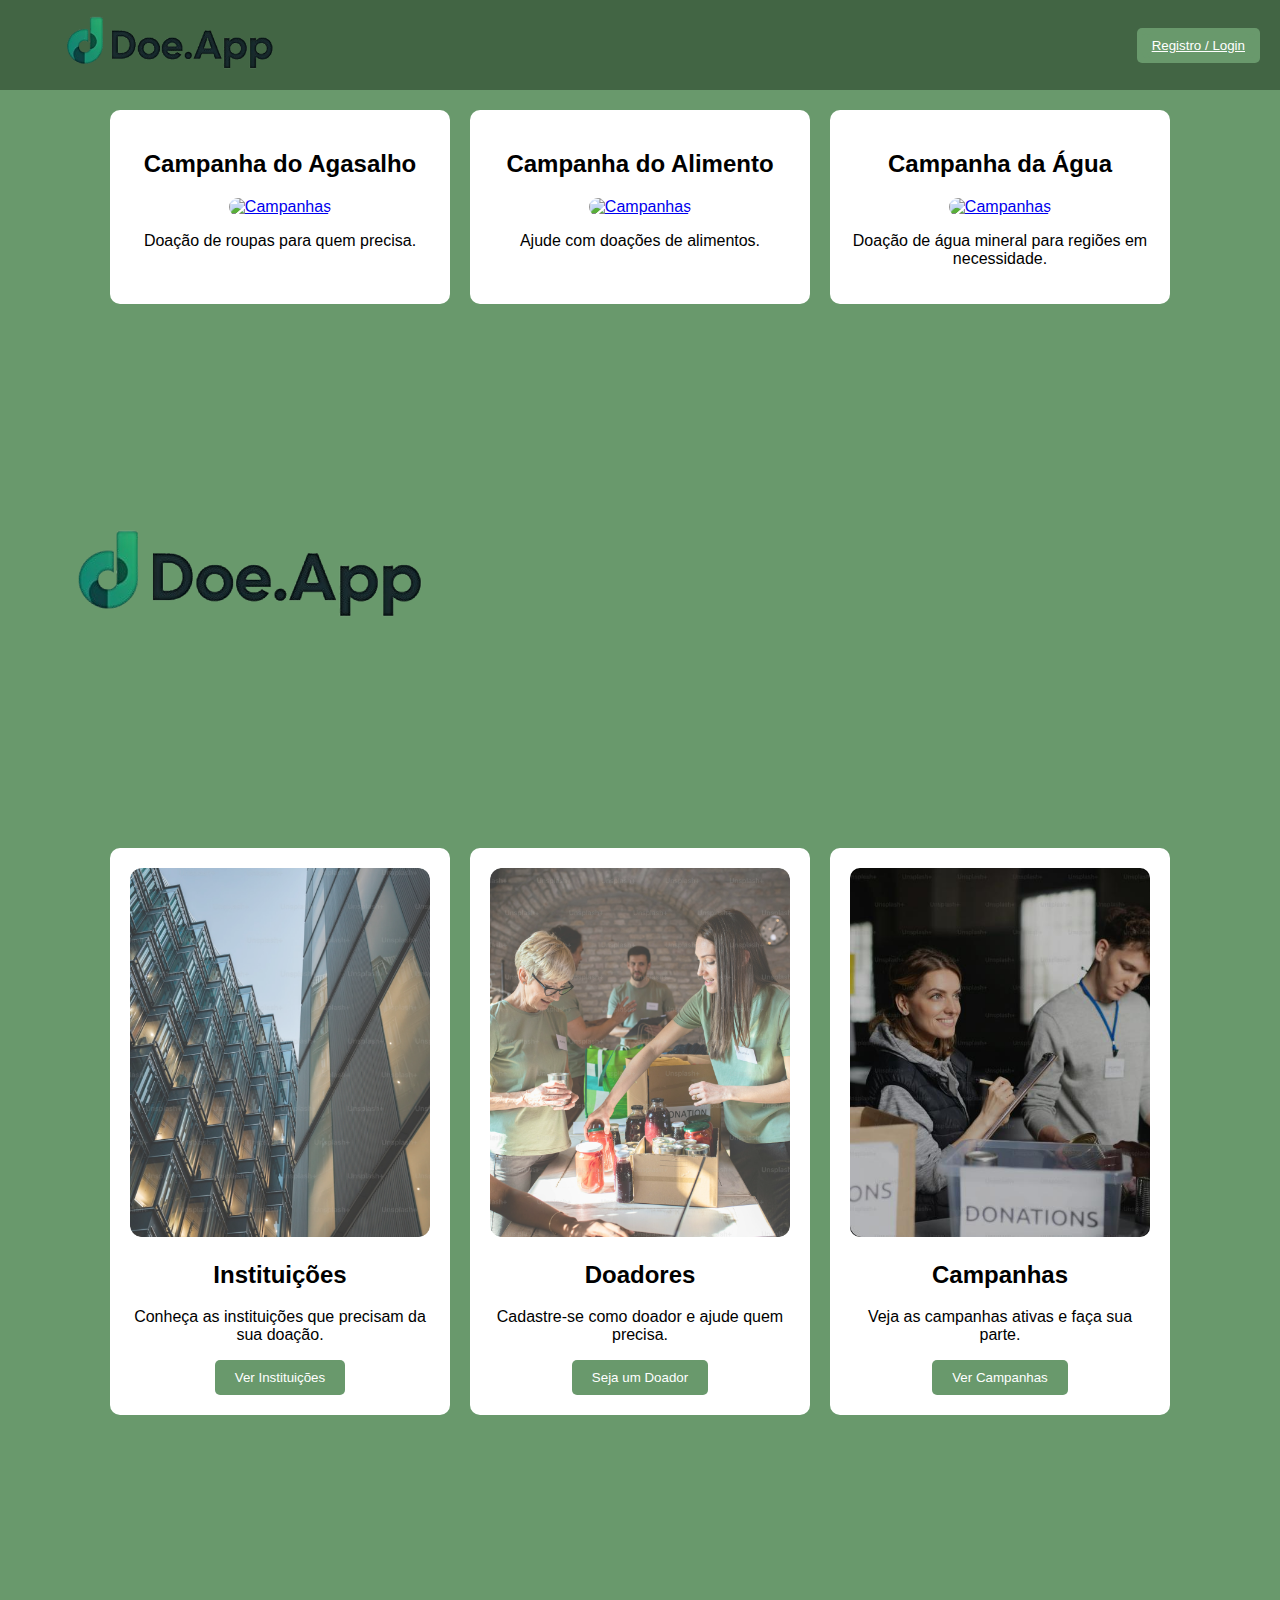
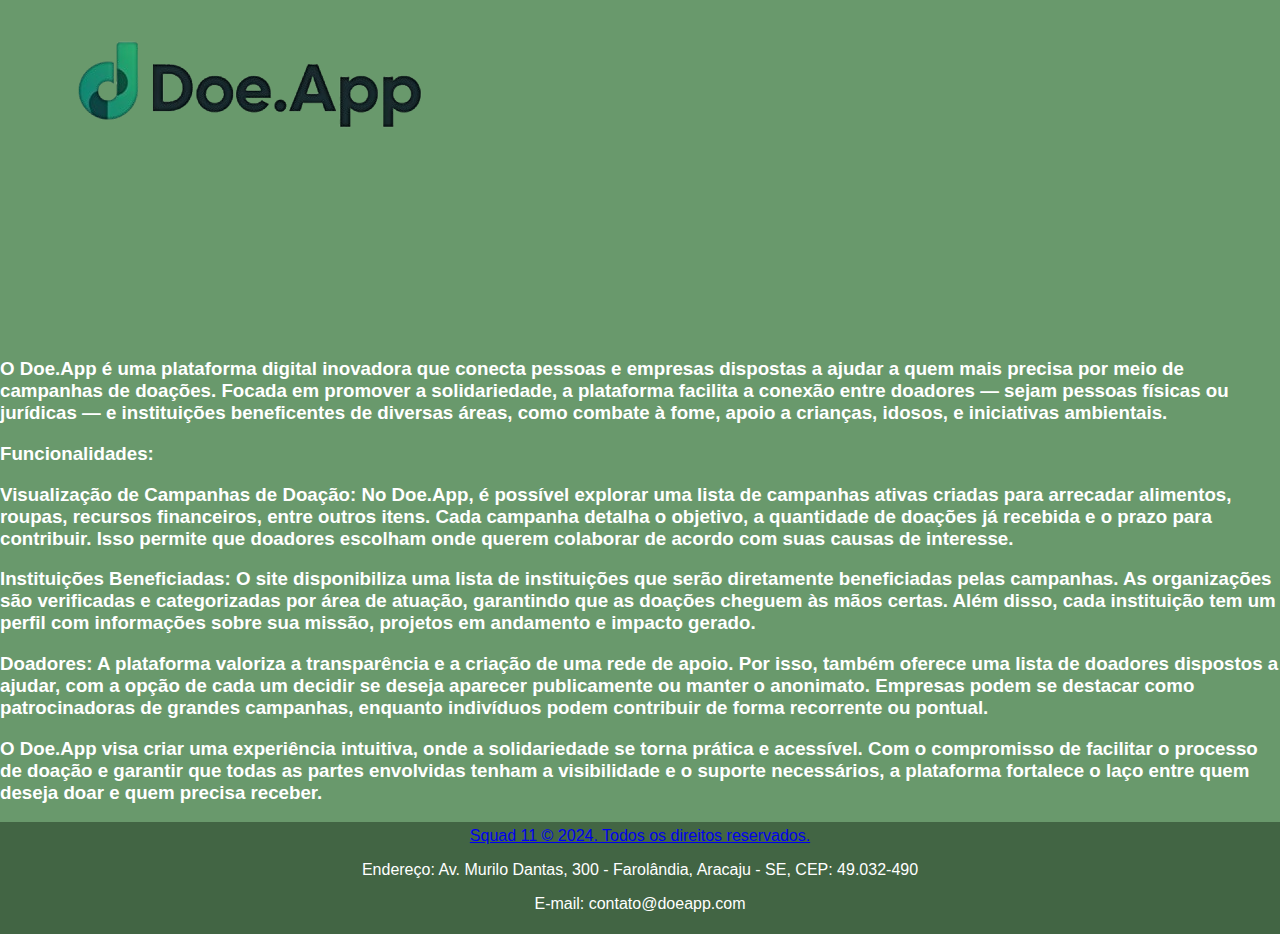
==== index.html @ a039908b "Atualização dos links das Campanhas." ====
<!DOCTYPE html>
<html lang="pt-br">
<head>
    <meta charset="UTF-8">
    <meta name="viewport" content="width=device-width, initial-scale=1.0">
    <title>Doe.App</title>
    <link rel="stylesheet" href="styles.css">
    <script src="script.js" defer></script>
</head>
<body>
    <!-- Cabeçalho -->
    <header>
        <div class="logo">
            <img src="Imagens/Logo-Doe.App.png" alt="Logo Doe.App">
        </div>
        <div class="login">
                <button class="login">
                    <a class="login" href="login.html">Registro / Login</a>
                </button>
        </div>
    </header>

<!-- Carrossel de Campanhas -->
<section class="carousel">
      <div class="carousel-item">
        <h2>Campanha do Agasalho</h2>
        <a href="campanhas.html">
        <img src="Imagens/Campanha do Agasalho.jpg" alt="Campanhas"></a>
        <p>Doação de roupas para quem precisa.</p>
      </div>
      <div class="carousel-item">
        <h2>Campanha do Alimento</h2>
        <a href="campanhas.html">
        <img src="Imagens/Campanha do Alimento.jpg" alt="Campanhas"></a>
        <p>Ajude com doações de alimentos.</p>
      </div>
      <div class="carousel-item">
        <h2>Campanha da Água</h2>
        <a href="campanhas.html">
        <img src="Imagens/Campanha da Água.jpg" alt="Campanhas"></a>
        <p>Doação de água mineral para regiões em necessidade.</p>
      </div>
</section>
    <div id="about" class="about-section">
      <img src="Imagens/Logo-Doe.App.png"> 
    </div>
    <!-- Carrossel -->
    <section class="carousel">
      <div class="carousel-item" id="instituicoes">
          <img src="Imagens/Instituições.png" alt="Instituições">
          <h2>Instituições</h2>
          <p>Conheça as instituições que precisam da sua doação.</p>
          <button onclick="abrirInstituicoes()">Ver Instituições</button>
      </div>
      <div class="carousel-item" id="doadores">
          <img src="Imagens/Doadores.png" alt="Doadores">
          <h2>Doadores</h2>
          <p>Cadastre-se como doador e ajude quem precisa.</p>
          <button onclick="abrirDoadores()">Seja um Doador</button>
      </div>
      <div class="carousel-item" id="campanhas">
          <img src="Imagens/Campanhas.jpeg" alt="Campanhas">
          <h2>Campanhas</h2>
          <p>Veja as campanhas ativas e faça sua parte.</p>
          <button onclick="abrirCampanhas()">Ver Campanhas</button>
      </div>
  </section>

  <!-- Seção Sobre -->
  <section id="about" class="about-section">
    <img src="Imagens/Logo-Doe.App.png">
    <h3><p>O Doe.App é uma plataforma digital inovadora que conecta pessoas e empresas dispostas a ajudar a quem mais precisa por meio de campanhas de doações. Focada em promover a solidariedade, a plataforma facilita a conexão entre doadores — sejam pessoas físicas ou jurídicas — e instituições beneficentes de diversas áreas, como combate à fome, apoio a crianças, idosos, e iniciativas ambientais.</p>
    <p>Funcionalidades:</p>
    <p>Visualização de Campanhas de Doação: No Doe.App, é possível explorar uma lista de campanhas ativas criadas para arrecadar alimentos, roupas, recursos financeiros, entre outros itens. Cada campanha detalha o objetivo, a quantidade de doações já recebida e o prazo para contribuir. Isso permite que doadores escolham onde querem colaborar de acordo com suas causas de interesse.</p>
    <p>Instituições Beneficiadas: O site disponibiliza uma lista de instituições que serão diretamente beneficiadas pelas campanhas. As organizações são verificadas e categorizadas por área de atuação, garantindo que as doações cheguem às mãos certas. Além disso, cada instituição tem um perfil com informações sobre sua missão, projetos em andamento e impacto gerado.</p> 
    <p>Doadores: A plataforma valoriza a transparência e a criação de uma rede de apoio. Por isso, também oferece uma lista de doadores dispostos a ajudar, com a opção de cada um decidir se deseja aparecer publicamente ou manter o anonimato. Empresas podem se destacar como patrocinadoras de grandes campanhas, enquanto indivíduos podem contribuir de forma recorrente ou pontual.</p>  
    <p>O Doe.App visa criar uma experiência intuitiva, onde a solidariedade se torna prática e acessível. Com o compromisso de facilitar o processo de doação e garantir que todas as partes envolvidas tenham a visibilidade e o suporte necessários, a plataforma fortalece o laço entre quem deseja doar e quem precisa receber.</p></h3>
  </section>

  <!-- Rodapé -->
<footer>
    <a href="squad11.html">Squad 11 © 2024. Todos os direitos reservados.</a>
    <div class="contato">
      <p>Endereço: Av. Murilo Dantas, 300 - Farolândia, Aracaju - SE, CEP: 49.032-490</p>
      <p>E-mail: contato@doeapp.com</p>
    </div>
  </footer>
</body>
</html>
---- styles.css ----
/* Estilos gerais */
body {
    font-family: Arial, sans-serif;
    background-color:  #69996c; /* Verde balanceado */
    margin: 0;
    padding: 0;
    color: white;
}

/* Cabeçalho */
header {
    display: flex;
    justify-content: space-between;
    align-items: center;
    height: 50px;
    padding: 20px;
    background-color: #426544;
}

.logo img {
    height: 300px;
}


.login {
    padding: 5px;
    background-color:  #69996c;
    border: none;
    border-radius: 5px;
    color: white;
    cursor: pointer;
}

/* Carrossel */
.carousel {
    display: flex;
    overflow-x: auto;
    padding: 20px;
    gap: 20px;
    justify-content: center;
}

.carousel-item {
    background-color: white;
    color: black;
    border-radius: 10px;
    padding: 20px;
    text-align: center;
    flex: 0 0 300px;
}

.carousel-item img {
    width: 100%;
    border-radius: 10px;
}

.carousel-item button {
    padding: 10px 20px;
    background-color: #69996c;
    color: white;
    border: none;
    border-radius: 5px;
    cursor: pointer;
}

/* Rodapé */
footer {
    background-color: #426544;
    padding: 5px;
    text-align: center;
}

footer ul {
    list-style: none;
    padding: 0;
}

footer ul li {
    display: inline-block;
    margin: 0 15px;
}

footer ul li a {
    color: white;
    text-decoration: none;
}


/* Formulários */
.form-section {
    display: flex;
    justify-content: center;
    align-items: center;
    height: 80vh;
    background-color: #69996c;
}

form {
    background-color: white;
    padding: 20px;
    border-radius: 10px;
    width: 300px;
    box-shadow: 0px 4px 6px rgba(0, 0, 0, 0.1);
}

form label {
    display: block;
    margin-bottom: 5px;
    font-weight: bold;
}

form input, form textarea {
    width: 100%;
    padding: 10px;
    margin-bottom: 15px;
    border: 1px solid #ccc;
    border-radius: 5px;
}

form button {
    width: 100%;
    padding: 10px;
    background-color: #69996c;
    border: none;
    color: white;
    border-radius: 5px;
    cursor: pointer;
}

/* Botão Home */
.home-button {
    padding: 10px 20px;
    background-color: #69996c;
    color: white;
    border: none;
    border-radius: 5px;
    cursor: pointer;
    margin-left: 20px;
}
.home-button:hover {
    background-color: #69996c;
}


/* Seção de listas */
.list-section {
    margin: 40px;
    padding: 20px;
    background-color: white;
    border-radius: 10px;
    box-shadow: 0px 4px 6px rgba(0, 0, 0, 0.1);
}

.list-section h2 {
    color: #69996c;
}

.list-section ul {
    list-style-type: none;
    padding: 0;
}

.list-section ul li {
    padding: 10px;
    border-bottom: 1px solid #ccc;
}

.list-section ul li:last-child {
    border-bottom: none;
}

/* Links - Redes Sociais */
.social-links {
    margin-bottom: 10px;
    width: 30px;
    height: 30px;
    border-radius: 50%;
    border: 1px solid #333;
    margin: 0 5px;
  }
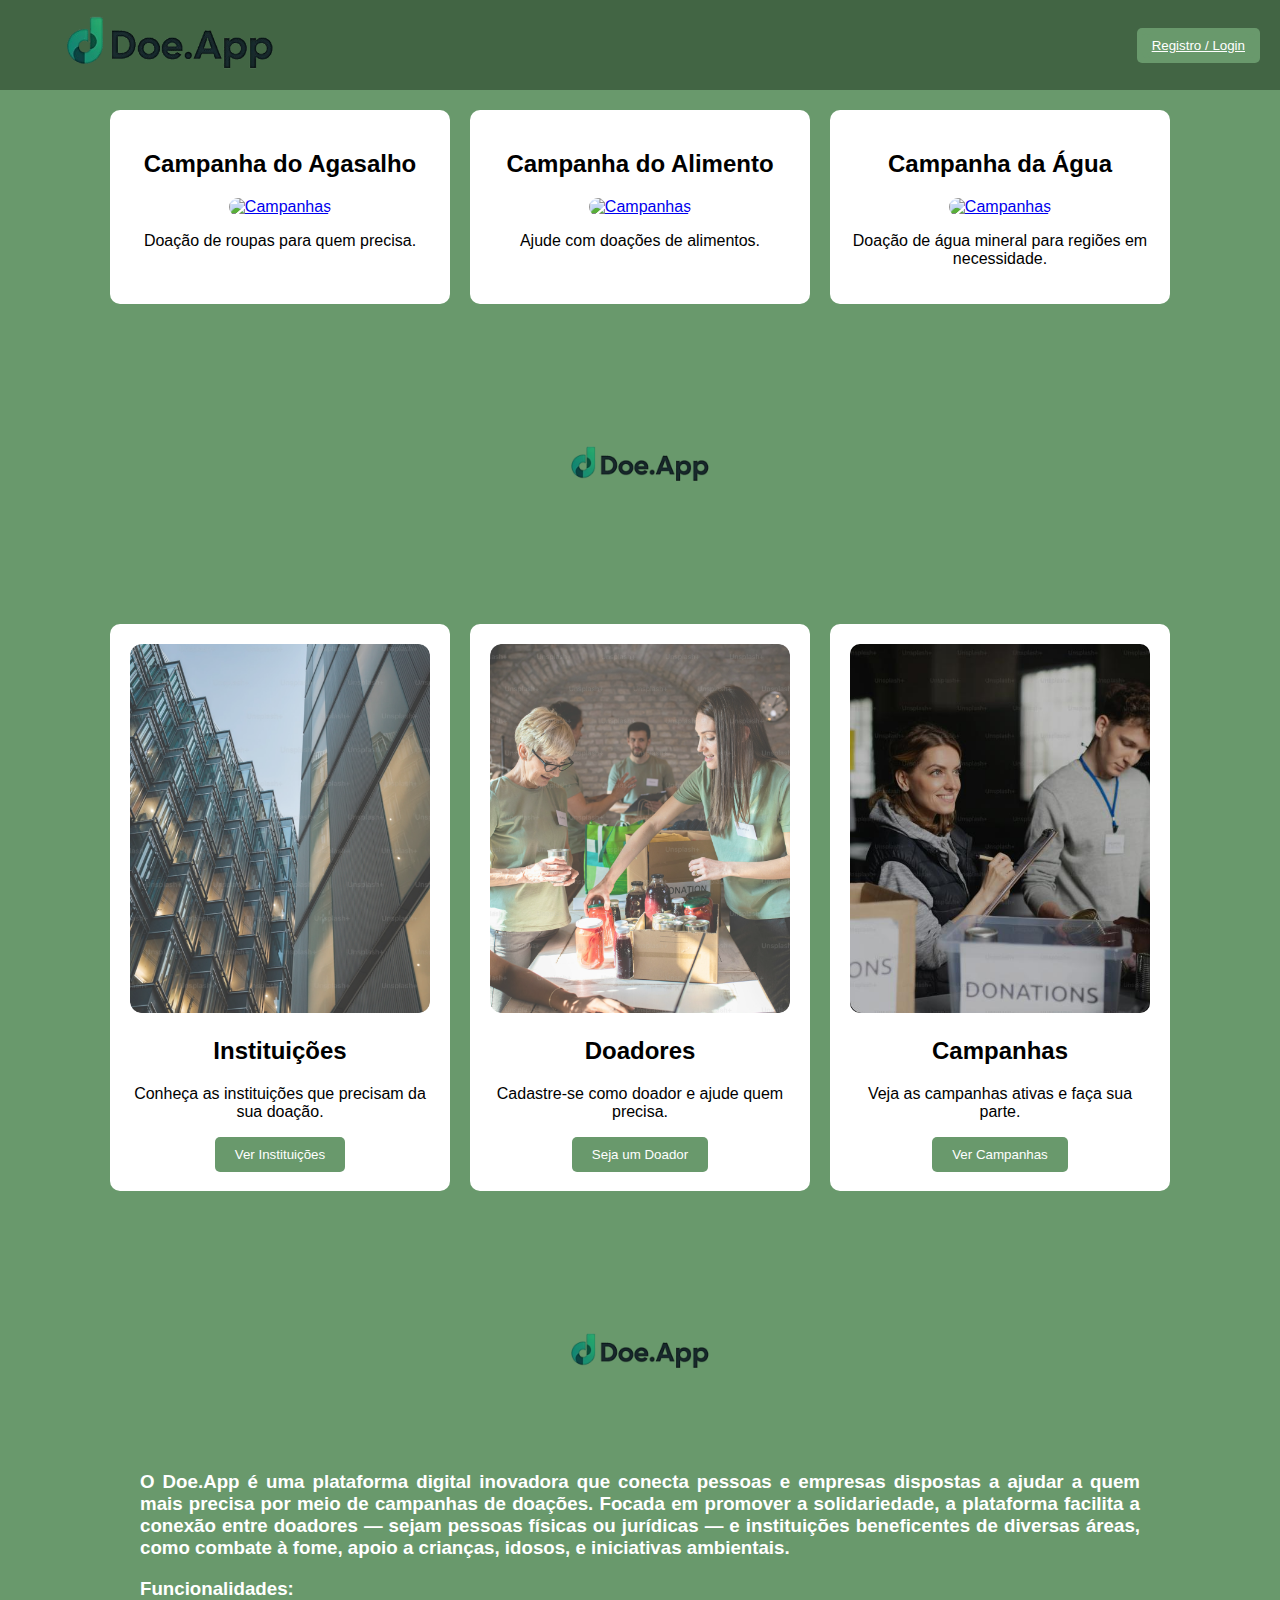
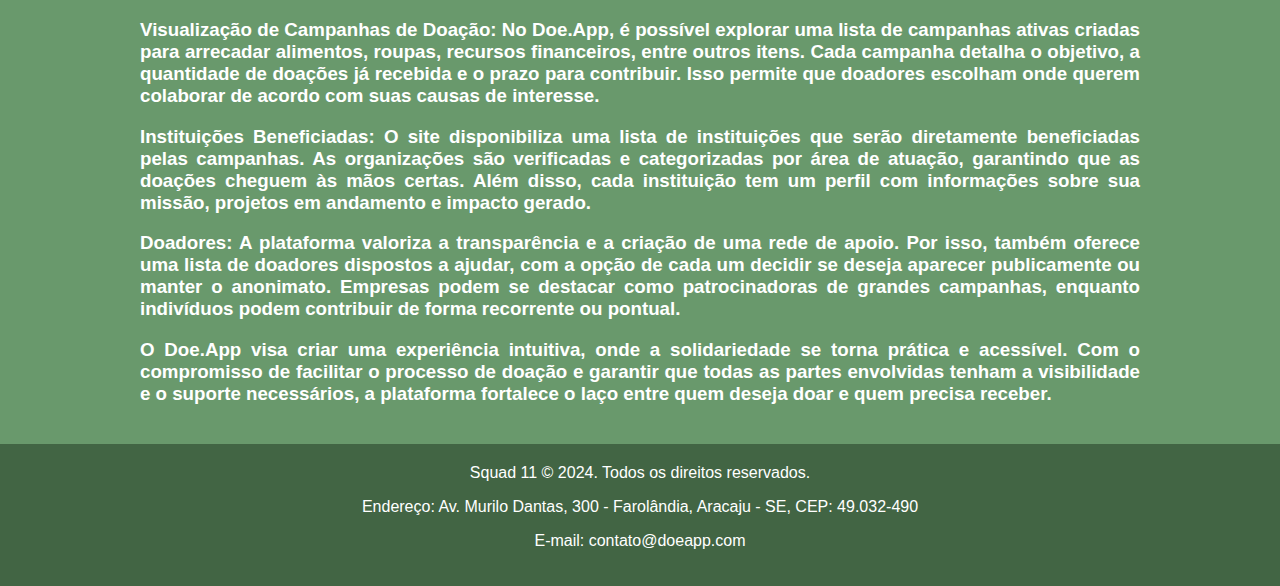
==== commit 1a4bf0c3: "atualizações" ====
--- a/index.html
+++ b/index.html
@@ -14,13 +14,14 @@
             <img src="Imagens/Logo-Doe.App.png" alt="Logo Doe.App">
         </div>
         <div class="login">
-                <button class="login">
-                    <a class="login" href="login.html">Registro / Login</a>
-                </button>
+            <button class="login">
+                <a class="login" href="login.html">Registro / Login</a>
+            </button>
         </div>
     </header>
 
 <!-- Carrossel de Campanhas -->
+
 <section class="carousel">
       <div class="carousel-item">
         <h2>Campanha do Agasalho</h2>
@@ -66,24 +67,24 @@
       </div>
   </section>
 
-  <!-- Seção Sobre -->
-  <section id="about" class="about-section">
-    <img src="Imagens/Logo-Doe.App.png">
-    <h3><p>O Doe.App é uma plataforma digital inovadora que conecta pessoas e empresas dispostas a ajudar a quem mais precisa por meio de campanhas de doações. Focada em promover a solidariedade, a plataforma facilita a conexão entre doadores — sejam pessoas físicas ou jurídicas — e instituições beneficentes de diversas áreas, como combate à fome, apoio a crianças, idosos, e iniciativas ambientais.</p>
-    <p>Funcionalidades:</p>
-    <p>Visualização de Campanhas de Doação: No Doe.App, é possível explorar uma lista de campanhas ativas criadas para arrecadar alimentos, roupas, recursos financeiros, entre outros itens. Cada campanha detalha o objetivo, a quantidade de doações já recebida e o prazo para contribuir. Isso permite que doadores escolham onde querem colaborar de acordo com suas causas de interesse.</p>
-    <p>Instituições Beneficiadas: O site disponibiliza uma lista de instituições que serão diretamente beneficiadas pelas campanhas. As organizações são verificadas e categorizadas por área de atuação, garantindo que as doações cheguem às mãos certas. Além disso, cada instituição tem um perfil com informações sobre sua missão, projetos em andamento e impacto gerado.</p> 
-    <p>Doadores: A plataforma valoriza a transparência e a criação de uma rede de apoio. Por isso, também oferece uma lista de doadores dispostos a ajudar, com a opção de cada um decidir se deseja aparecer publicamente ou manter o anonimato. Empresas podem se destacar como patrocinadoras de grandes campanhas, enquanto indivíduos podem contribuir de forma recorrente ou pontual.</p>  
-    <p>O Doe.App visa criar uma experiência intuitiva, onde a solidariedade se torna prática e acessível. Com o compromisso de facilitar o processo de doação e garantir que todas as partes envolvidas tenham a visibilidade e o suporte necessários, a plataforma fortalece o laço entre quem deseja doar e quem precisa receber.</p></h3>
+    <!-- Seção Sobre -->
+    <section id="sobre" class="about-section">
+      <img src="Imagens/Logo-Doe.App.png" alt="Logo Doe.App">
+      <h3><p>O Doe.App é uma plataforma digital inovadora que conecta pessoas e empresas dispostas a ajudar a quem mais precisa por meio de campanhas de doações. Focada em promover a solidariedade, a plataforma facilita a conexão entre doadores — sejam pessoas físicas ou jurídicas — e instituições beneficentes de diversas áreas, como combate à fome, apoio a crianças, idosos, e iniciativas ambientais.</p>
+        <p>Funcionalidades:</p>
+        <p>Visualização de Campanhas de Doação: No Doe.App, é possível explorar uma lista de campanhas ativas criadas para arrecadar alimentos, roupas, recursos financeiros, entre outros itens. Cada campanha detalha o objetivo, a quantidade de doações já recebida e o prazo para contribuir. Isso permite que doadores escolham onde querem colaborar de acordo com suas causas de interesse.</p>
+        <p>Instituições Beneficiadas: O site disponibiliza uma lista de instituições que serão diretamente beneficiadas pelas campanhas. As organizações são verificadas e categorizadas por área de atuação, garantindo que as doações cheguem às mãos certas. Além disso, cada instituição tem um perfil com informações sobre sua missão, projetos em andamento e impacto gerado.</p> 
+        <p>Doadores: A plataforma valoriza a transparência e a criação de uma rede de apoio. Por isso, também oferece uma lista de doadores dispostos a ajudar, com a opção de cada um decidir se deseja aparecer publicamente ou manter o anonimato. Empresas podem se destacar como patrocinadoras de grandes campanhas, enquanto indivíduos podem contribuir de forma recorrente ou pontual.</p>  
+        <p>O Doe.App visa criar uma experiência intuitiva, onde a solidariedade se torna prática e acessível. Com o compromisso de facilitar o processo de doação e garantir que todas as partes envolvidas tenham a visibilidade e o suporte necessários, a plataforma fortalece o laço entre quem deseja doar e quem precisa receber.</p></h3>
   </section>
 
   <!-- Rodapé -->
-<footer>
-    <a href="squad11.html">Squad 11 © 2024. Todos os direitos reservados.</a>
-    <div class="contato">
-      <p>Endereço: Av. Murilo Dantas, 300 - Farolândia, Aracaju - SE, CEP: 49.032-490</p>
-      <p>E-mail: contato@doeapp.com</p>
-    </div>
+  <footer>
+      <a href="squad11.html">Squad 11 © 2024. Todos os direitos reservados.</a>
+      <div class="contato">
+          <p>Endereço: Av. Murilo Dantas, 300 - Farolândia, Aracaju - SE, CEP: 49.032-490</p>
+          <p>E-mail: contato@doeapp.com</p>
+      </div>
   </footer>
 </body>
 </html>
--- a/styles.css
+++ b/styles.css
@@ -1,10 +1,15 @@
 /* Estilos gerais */
 body {
     font-family: Arial, sans-serif;
-    background-color:  #69996c; /* Verde balanceado */
+    background-color: #69996c; /* Verde balanceado */
     margin: 0;
     padding: 0;
     color: white;
+}
+
+img {
+    max-width: 100%;
+    height: auto;
 }
 
 /* Cabeçalho */
@@ -14,13 +19,12 @@
     align-items: center;
     height: 50px;
     padding: 20px;
-    background-color: #426544;
+    background-color: #426544; /* Cor de fundo para o cabeçalho */
 }
 
 .logo img {
-    height: 300px;
-}
-
+    width: 300px;
+}
 
 .login {
     padding: 5px;
@@ -31,151 +35,338 @@
     cursor: pointer;
 }
 
-/* Carrossel */
-.carousel {
-    display: flex;
-    overflow-x: auto;
-    padding: 20px;
-    gap: 20px;
+.home-button {
+    background-color: #69996c;
+    border: none;
+    color: white;
+    padding: 10px 20px;
+    cursor: pointer;
+    border-radius: 5px;
+}
+
+.home-button a {
+    color: white;
+    text-decoration: none;
+}
+
+.home-button:hover {
+    background-color: #69996c;
+}
+
+.header-right {
+    display: flex;
+    align-items: center;
+}
+
+button.logado, button.logout {
+    display: flex;
+    align-items: center;
     justify-content: center;
-}
-
-.carousel-item {
-    background-color: white;
-    color: black;
-    border-radius: 10px;
-    padding: 20px;
-    text-align: center;
-    flex: 0 0 300px;
-}
-
-.carousel-item img {
-    width: 100%;
-    border-radius: 10px;
-}
-
-.carousel-item button {
-    padding: 10px 20px;
-    background-color: #69996c;
-    color: white;
-    border: none;
-    border-radius: 5px;
-    cursor: pointer;
-}
-
-/* Rodapé */
-footer {
     background-color: #426544;
+    border: none;
+    border-radius: 5px;
+    color: white;
     padding: 5px;
-    text-align: center;
-}
-
-footer ul {
-    list-style: none;
-    padding: 0;
-}
-
-footer ul li {
-    display: inline-block;
-    margin: 0 15px;
-}
-
-footer ul li a {
-    color: white;
-    text-decoration: none;
-}
-
-
-/* Formulários */
-.form-section {
-    display: flex;
-    justify-content: center;
-    align-items: center;
-    height: 80vh;
-    background-color: #69996c;
-}
-
-form {
-    background-color: white;
-    padding: 20px;
-    border-radius: 10px;
-    width: 300px;
-    box-shadow: 0px 4px 6px rgba(0, 0, 0, 0.1);
-}
-
-form label {
-    display: block;
-    margin-bottom: 5px;
-    font-weight: bold;
-}
-
-form input, form textarea {
-    width: 100%;
-    padding: 10px;
-    margin-bottom: 15px;
-    border: 1px solid #ccc;
-    border-radius: 5px;
-}
-
-form button {
-    width: 100%;
-    padding: 10px;
-    background-color: #69996c;
-    border: none;
-    color: white;
-    border-radius: 5px;
-    cursor: pointer;
-}
-
-/* Botão Home */
-.home-button {
-    padding: 10px 20px;
-    background-color: #69996c;
-    color: white;
-    border: none;
-    border-radius: 5px;
-    cursor: pointer;
-    margin-left: 20px;
-}
-.home-button:hover {
-    background-color: #69996c;
-}
-
-
-/* Seção de listas */
-.list-section {
-    margin: 40px;
-    padding: 20px;
-    background-color: white;
-    border-radius: 10px;
-    box-shadow: 0px 4px 6px rgba(0, 0, 0, 0.1);
-}
-
-.list-section h2 {
-    color: #69996c;
-}
-
-.list-section ul {
-    list-style-type: none;
-    padding: 0;
-}
-
-.list-section ul li {
-    padding: 10px;
-    border-bottom: 1px solid #ccc;
-}
-
-.list-section ul li:last-child {
-    border-bottom: none;
-}
-
-/* Links - Redes Sociais */
-.social-links {
-    margin-bottom: 10px;
+    cursor: pointer;
+}
+
+button.logado img, button.logout img {
+    margin-left: 10px;
     width: 30px;
     height: 30px;
     border-radius: 50%;
     border: 1px solid #333;
-    margin: 0 5px;
-  }
-  +}
+
+/* Carrossel */
+.carousel {
+    display: flex;
+    overflow-x: auto;
+    padding: 20px;
+    gap: 20px;
+    justify-content: center;
+    flex-wrap: wrap;
+}
+
+.carousel-item {
+    background-color: white;
+    color: black;
+    border-radius: 10px;
+    padding: 20px;
+    text-align: center;
+    flex: 0 0 300px;
+}
+
+.carousel-item img {
+    width: 100%;
+    height: 70%;
+    border-radius: 10px;
+}
+
+.carousel-item:hover {
+    transform: scale(1.05);
+}
+
+.carousel-item button {
+    padding: 10px 20px;
+    background-color: #69996c;
+    color: white;
+    border: none;
+    border-radius: 5px;
+    cursor: pointer;
+}
+
+/* Seção Sobre */
+.about-section {
+    text-align: justify;
+    color: white;
+    padding: 20px;
+    max-width: 1000px;
+    margin: 0 auto;
+}
+
+.about-section img {
+    width: 20%;
+    display: block;
+    margin: 20px auto;
+}
+
+/* Rodapé */
+footer {
+    background-color: #426544;
+    padding: 20px;
+    text-align: center;
+    font-size: 1rem;
+}
+
+footer .contato {
+    margin-top: 10px;
+}
+
+footer a {
+    color: white;
+    text-decoration: none;
+}
+
+/* Media Queries */
+@media screen and (max-width: 1024px) {
+    header {
+        flex-direction: column;
+        align-items: center;
+    }
+
+    .logo img {
+        width: 200px;
+    }
+
+    .header-right {
+        flex-direction: column;
+        align-items: center;
+        margin-top: 10px;
+    }
+
+    .carousel-item {
+        flex: 0 0 80%;
+        margin-bottom: 20px;
+    }
+
+    .about-section img {
+        width: 30%;
+    }
+
+    footer {
+        font-size: 0.9rem;
+    }
+}
+
+@media screen and (max-width: 768px) {
+    header {
+        flex-direction: column;
+        padding: 10px;
+    }
+
+    .logo img {
+        width: 150px;
+    }
+
+    .carousel-item {
+        flex: 0 0 100%;
+    }
+
+    .about-section img {
+        width: 40%;
+    }
+
+    footer {
+        font-size: 0.8rem;
+        padding: 10px;
+    }
+}
+
+@media screen and (max-width: 480px) {
+    header {
+        flex-direction: column;
+        padding: 10px;
+    }
+
+    .logo img {
+        width: 100px;
+    }
+
+    .carousel-item {
+        width: 100%;
+    }
+
+    .about-section img {
+        width: 50%;
+    }
+
+    footer {
+        font-size: 0.7rem;
+        padding: 10px;
+    }
+}
+
+
+/* Campanhas */ 
+
+.campaign-image-section img {
+    max-width: 100%;
+    height: auto;
+    display: block;
+    margin: 20px auto;
+}
+
+.institutions-section {
+    text-align: center;
+    padding: 20px;
+}
+
+.institutions-list {
+    display: flex;
+    justify-content: center;
+    gap: 20px;
+    flex-wrap: wrap;
+}
+
+.institution-card {
+    width: 200px;
+    text-align: center;
+    cursor: pointer;
+}
+
+.institution-card img {
+    width: 100%;
+    height: auto;
+    border-radius: 10px;
+}
+
+.donate-now-section {
+    text-align: center;
+    margin: 20px;
+}
+
+.donate-now-section button {
+    padding: 10px 20px;
+    background-color: #69996c;
+    color: white;
+    border: none;
+    border-radius: 5px;
+    cursor: pointer;
+}
+
+.form-section {
+    padding: 20px;
+    margin: 20px;
+    background-color: #f2f2f2;
+    border-radius: 10px;
+}
+
+.perfil-section {
+    padding: 20px;
+    background-color: #f2f2f2;
+    margin-top: 20px;
+    border-radius: 10px;
+    text-align: center;
+}
+
+.perfil-section ul {
+    list-style-type: none;
+    padding: 0;
+}
+
+.perfil-section ul li {
+    background-color: #fff;
+    padding: 10px;
+    margin: 10px 0;
+    border: 1px solid #ddd;
+    border-radius: 5px;
+}
+
+.perfil-section button {
+    margin-top: 10px;
+    padding: 10px 20px;
+    background-color: #69996c;
+    color: white;
+    border: none;
+    border-radius: 5px;
+    cursor: pointer;
+}
+
+/* Estilização para o formulário de doação */
+.form-section form {
+    display: flex;
+    flex-direction: column;
+    gap: 15px;
+}
+
+.form-section label {
+    font-weight: bold;
+}
+
+.form-section input[type="text"], 
+.form-section input[type="number"], 
+.form-section input[type="date"],
+.form-section select, 
+.form-section textarea {
+    padding: 10px;
+    border: 1px solid #ddd;
+    border-radius: 5px;
+    width: 100%;
+}
+
+.form-section button {
+    padding: 10px 20px;
+    background-color: #6699cc;
+    color: white;
+    border: none;
+    border-radius: 5px;
+    cursor: pointer;
+}
+
+.form-section button[type="button"] {
+    background-color: #cc6666;
+}
+
+/* Ajustes de estilo para o botão de excluir e voltar */
+.form-section button[type="button"] {
+    background-color: #d9534f;
+    margin-top: 10px;
+}
+
+/* Responsividade */
+@media (max-width: 768px) {
+    .institutions-list {
+        flex-direction: column;
+        align-items: center;
+    }
+
+    .institution-card {
+        width: 100%;
+        max-width: 300px;
+    }
+
+    .form-section, .perfil-section {
+        padding: 10px;
+    }
+}
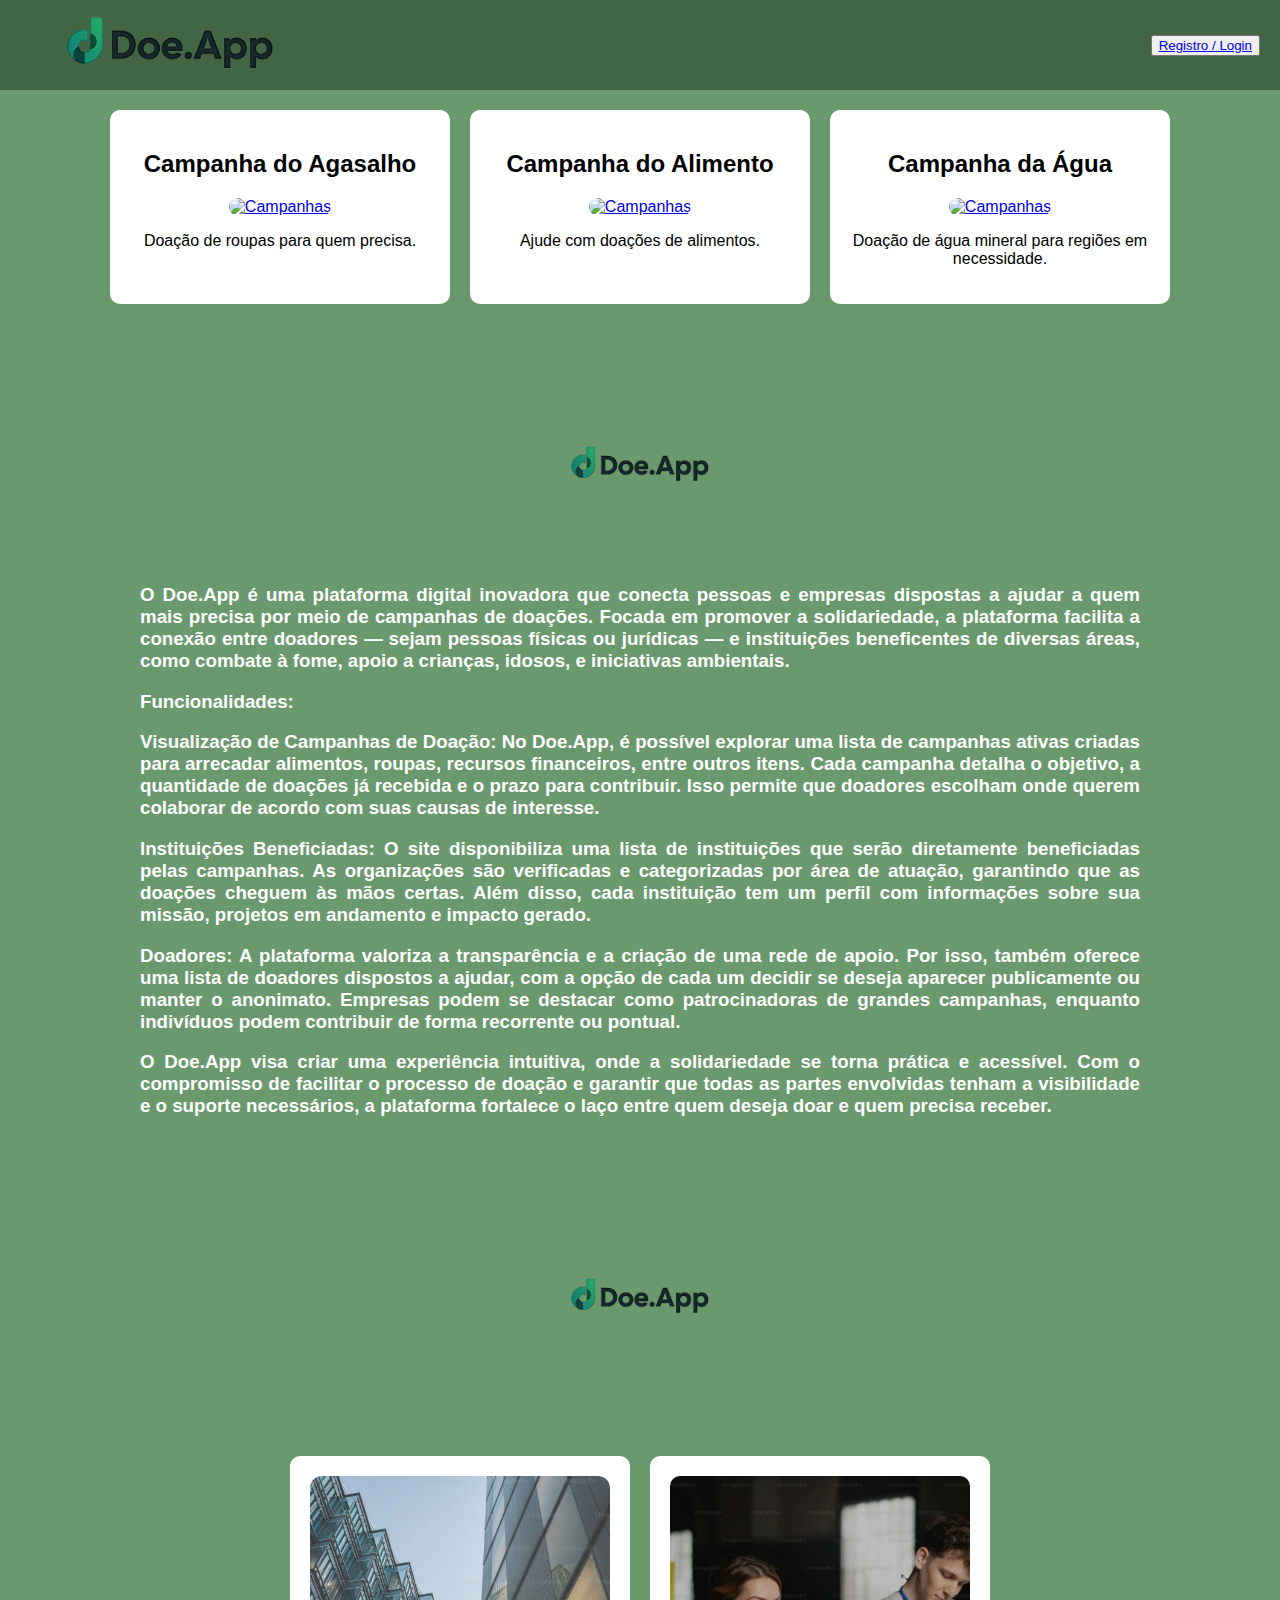
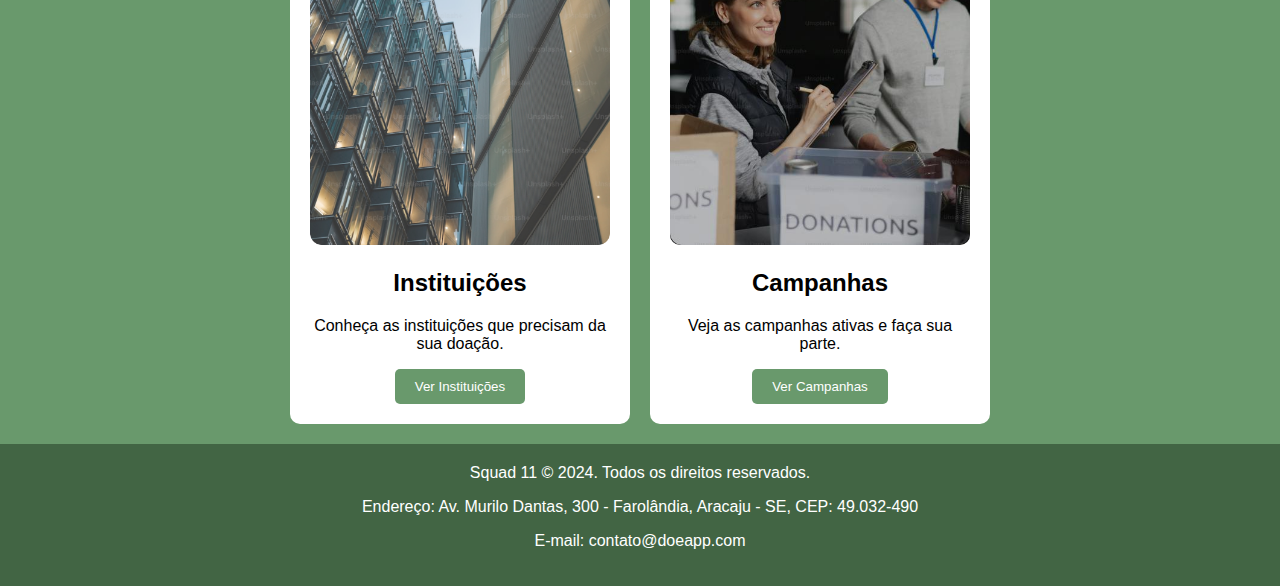
==== commit 3590e51d: "Atualizações no site" ====
--- a/index.html
+++ b/index.html
@@ -5,7 +5,6 @@
     <meta name="viewport" content="width=device-width, initial-scale=1.0">
     <title>Doe.App</title>
     <link rel="stylesheet" href="styles.css">
-    <script src="script.js" defer></script>
 </head>
 <body>
     <!-- Cabeçalho -->
@@ -13,37 +12,49 @@
         <div class="logo">
             <img src="Imagens/Logo-Doe.App.png" alt="Logo Doe.App">
         </div>
-        <div class="login">
-            <button class="login">
-                <a class="login" href="login.html">Registro / Login</a>
+        <div class="home">
+            <button class="home">
+                <a class="home" href="login.html">Registro / Login</a>
             </button>
         </div>
     </header>
 
-<!-- Carrossel de Campanhas -->
+    <!-- Carrossel de Campanhas -->
+    <section class="carousel">
+        <div class="carousel-item">
+            <h2>Campanha do Agasalho</h2>
+            <a href="campanhas.html">
+            <img src="Imagens/Campanha do Agasalho.jpg" alt="Campanhas"></a>
+            <p>Doação de roupas para quem precisa.</p>
+        </div>
+        <div class="carousel-item">
+            <h2>Campanha do Alimento</h2>
+            <a href="campanhas.html">
+            <img src="Imagens/Campanha do Alimento.jpg" alt="Campanhas"></a>
+            <p>Ajude com doações de alimentos.</p>
+        </div>
+        <div class="carousel-item">
+            <h2>Campanha da Água</h2>
+            <a href="campanhas.html">
+            <img src="Imagens/Campanha da Água.jpg" alt="Campanhas"></a>
+            <p>Doação de água mineral para regiões em necessidade.</p>
+        </div>
+    </section>
 
-<section class="carousel">
-      <div class="carousel-item">
-        <h2>Campanha do Agasalho</h2>
-        <a href="campanhas.html">
-        <img src="Imagens/Campanha do Agasalho.jpg" alt="Campanhas"></a>
-        <p>Doação de roupas para quem precisa.</p>
-      </div>
-      <div class="carousel-item">
-        <h2>Campanha do Alimento</h2>
-        <a href="campanhas.html">
-        <img src="Imagens/Campanha do Alimento.jpg" alt="Campanhas"></a>
-        <p>Ajude com doações de alimentos.</p>
-      </div>
-      <div class="carousel-item">
-        <h2>Campanha da Água</h2>
-        <a href="campanhas.html">
-        <img src="Imagens/Campanha da Água.jpg" alt="Campanhas"></a>
-        <p>Doação de água mineral para regiões em necessidade.</p>
-      </div>
-</section>
+    <!-- Seção Sobre -->
+    <section id="sobre" class="about-section">
+        <img src="Imagens/Logo-Doe.App.png" alt="Logo Doe.App">
+        <h3><p>O Doe.App é uma plataforma digital inovadora que conecta pessoas e empresas dispostas a ajudar a quem mais precisa por meio de campanhas de doações. Focada em promover a solidariedade, a plataforma facilita a conexão entre doadores — sejam pessoas físicas ou jurídicas — e instituições beneficentes de diversas áreas, como combate à fome, apoio a crianças, idosos, e iniciativas ambientais.</p>
+          <p>Funcionalidades:</p>
+          <p>Visualização de Campanhas de Doação: No Doe.App, é possível explorar uma lista de campanhas ativas criadas para arrecadar alimentos, roupas, recursos financeiros, entre outros itens. Cada campanha detalha o objetivo, a quantidade de doações já recebida e o prazo para contribuir. Isso permite que doadores escolham onde querem colaborar de acordo com suas causas de interesse.</p>
+          <p>Instituições Beneficiadas: O site disponibiliza uma lista de instituições que serão diretamente beneficiadas pelas campanhas. As organizações são verificadas e categorizadas por área de atuação, garantindo que as doações cheguem às mãos certas. Além disso, cada instituição tem um perfil com informações sobre sua missão, projetos em andamento e impacto gerado.</p> 
+          <p>Doadores: A plataforma valoriza a transparência e a criação de uma rede de apoio. Por isso, também oferece uma lista de doadores dispostos a ajudar, com a opção de cada um decidir se deseja aparecer publicamente ou manter o anonimato. Empresas podem se destacar como patrocinadoras de grandes campanhas, enquanto indivíduos podem contribuir de forma recorrente ou pontual.</p>  
+          <p>O Doe.App visa criar uma experiência intuitiva, onde a solidariedade se torna prática e acessível. Com o compromisso de facilitar o processo de doação e garantir que todas as partes envolvidas tenham a visibilidade e o suporte necessários, a plataforma fortalece o laço entre quem deseja doar e quem precisa receber.</p></h3>
+    </section>
+
+    </section>
     <div id="about" class="about-section">
-      <img src="Imagens/Logo-Doe.App.png"> 
+      <img src="Imagens/Logo-Doe.App.png">
     </div>
     <!-- Carrossel -->
     <section class="carousel">
@@ -53,38 +64,136 @@
           <p>Conheça as instituições que precisam da sua doação.</p>
           <button onclick="abrirInstituicoes()">Ver Instituições</button>
       </div>
-      <div class="carousel-item" id="doadores">
-          <img src="Imagens/Doadores.png" alt="Doadores">
-          <h2>Doadores</h2>
-          <p>Cadastre-se como doador e ajude quem precisa.</p>
-          <button onclick="abrirDoadores()">Seja um Doador</button>
-      </div>
       <div class="carousel-item" id="campanhas">
           <img src="Imagens/Campanhas.jpeg" alt="Campanhas">
           <h2>Campanhas</h2>
           <p>Veja as campanhas ativas e faça sua parte.</p>
           <button onclick="abrirCampanhas()">Ver Campanhas</button>
       </div>
-  </section>
+    </section>
 
-    <!-- Seção Sobre -->
-    <section id="sobre" class="about-section">
-      <img src="Imagens/Logo-Doe.App.png" alt="Logo Doe.App">
-      <h3><p>O Doe.App é uma plataforma digital inovadora que conecta pessoas e empresas dispostas a ajudar a quem mais precisa por meio de campanhas de doações. Focada em promover a solidariedade, a plataforma facilita a conexão entre doadores — sejam pessoas físicas ou jurídicas — e instituições beneficentes de diversas áreas, como combate à fome, apoio a crianças, idosos, e iniciativas ambientais.</p>
-        <p>Funcionalidades:</p>
-        <p>Visualização de Campanhas de Doação: No Doe.App, é possível explorar uma lista de campanhas ativas criadas para arrecadar alimentos, roupas, recursos financeiros, entre outros itens. Cada campanha detalha o objetivo, a quantidade de doações já recebida e o prazo para contribuir. Isso permite que doadores escolham onde querem colaborar de acordo com suas causas de interesse.</p>
-        <p>Instituições Beneficiadas: O site disponibiliza uma lista de instituições que serão diretamente beneficiadas pelas campanhas. As organizações são verificadas e categorizadas por área de atuação, garantindo que as doações cheguem às mãos certas. Além disso, cada instituição tem um perfil com informações sobre sua missão, projetos em andamento e impacto gerado.</p> 
-        <p>Doadores: A plataforma valoriza a transparência e a criação de uma rede de apoio. Por isso, também oferece uma lista de doadores dispostos a ajudar, com a opção de cada um decidir se deseja aparecer publicamente ou manter o anonimato. Empresas podem se destacar como patrocinadoras de grandes campanhas, enquanto indivíduos podem contribuir de forma recorrente ou pontual.</p>  
-        <p>O Doe.App visa criar uma experiência intuitiva, onde a solidariedade se torna prática e acessível. Com o compromisso de facilitar o processo de doação e garantir que todas as partes envolvidas tenham a visibilidade e o suporte necessários, a plataforma fortalece o laço entre quem deseja doar e quem precisa receber.</p></h3>
-  </section>
+    <!-- Rodapé -->
+    <footer>
+        <a href="squad11.html">Squad 11 © 2024. Todos os direitos reservados.</a>
+        <div class="contato">
+            <p>Endereço: Av. Murilo Dantas, 300 - Farolândia, Aracaju - SE, CEP: 49.032-490</p>
+            <p>E-mail: contato@doeapp.com</p>
+        </div>
+    </footer>
 
-  <!-- Rodapé -->
-  <footer>
-      <a href="squad11.html">Squad 11 © 2024. Todos os direitos reservados.</a>
-      <div class="contato">
-          <p>Endereço: Av. Murilo Dantas, 300 - Farolândia, Aracaju - SE, CEP: 49.032-490</p>
-          <p>E-mail: contato@doeapp.com</p>
-      </div>
-  </footer>
+    <!-- Código JavaScript embutido -->
+    <script>
+        // Funções para navegação
+        function abrirInstituicoes() {
+            window.location.href = "instituicoes.html";
+        }
+
+        function abrirDoadores() {
+            window.location.href = "doadores.html";
+        }
+
+        function abrirCampanhas() {
+            window.location.href = "campanhas.html";
+        }
+
+        // Funções para listas dinâmicas
+        let instituicoes = [];
+        document.getElementById('instituicaoForm')?.addEventListener('submit', function(event) {
+            event.preventDefault();
+            const nomeInstituicao = document.getElementById('nomeInstituicao').value;
+            instituicoes.push(nomeInstituicao);
+            atualizarListaInstituicoes();
+            alert('Instituição cadastrada com sucesso!');
+        });
+
+        function atualizarListaInstituicoes() {
+            const lista = document.getElementById('listaInstituicoes');
+            lista.innerHTML = '';
+            instituicoes.forEach((instituicao, index) => {
+                const li = document.createElement('li');
+                li.textContent = `${index + 1}. ${instituicao}`;
+                lista.appendChild(li);
+            });
+        }
+
+        // Funções similares para Doadores e Campanhas
+        let doadores = [];
+        document.getElementById('doadorForm')?.addEventListener('submit', function(event) {
+            event.preventDefault();
+            const nomeDoador = document.getElementById('nomeDoador').value;
+            doadores.push(nomeDoador);
+            atualizarListaDoadores();
+            alert('Doador cadastrado com sucesso!');
+        });
+
+        function atualizarListaDoadores() {
+            const lista = document.getElementById('listaDoadores');
+            lista.innerHTML = '';
+            doadores.forEach((doador, index) => {
+                const li = document.createElement('li');
+                li.textContent = `${index + 1}. ${doador}`;
+                lista.appendChild(li);
+            });
+        }
+
+        let campanhas = [];
+        document.getElementById('campanhaForm')?.addEventListener('submit', function(event) {
+            event.preventDefault();
+            const nomeCampanha = document.getElementById('nomeCampanha').value;
+            campanhas.push(nomeCampanha);
+            atualizarListaCampanhas();
+            alert('Campanha cadastrada com sucesso!');
+        });
+
+        function atualizarListaCampanhas() {
+            const lista = document.getElementById('listaCampanhas');
+            lista.innerHTML = '';
+            campanhas.forEach((campanha, index) => {
+                const li = document.createElement('li');
+                li.textContent = `${index + 1}. ${campanha}`;
+                lista.appendChild(li);
+            });
+        }
+
+        // Função de navegação para a página inicial
+        function voltarHome() {
+            window.location.href = "index.html";
+        }
+
+        // Função de carregamento de campanha
+        function carregarCampanha() {
+            const nome = localStorage.getItem('campanhaNome');
+            const imagem = localStorage.getItem('campanhaImagem');
+            const descricao = localStorage.getItem('campanhaDescricao');
+
+            document.getElementById('campanhaNome').textContent = nome;
+            document.getElementById('campanhaImagem').src = imagem;
+            document.getElementById('campanhaDescricao').textContent = descricao;
+        }
+
+        function doarAgora() {
+            const usuarioLogado = localStorage.getItem('usuarioLogado');
+            if (!usuarioLogado) {
+                window.location.href = 'login.html';
+            } else {
+                document.getElementById('doacaoForm').style.display = 'block';
+            }
+        }
+        
+        // Máscara de CPF e CNPJ
+        document.getElementById('cpf')?.addEventListener('input', function() {
+            let cpf = this.value.replace(/\D/g, '');
+            if (cpf.length > 11) cpf = cpf.slice(0, 11);
+            cpf = cpf.replace(/(\d{3})(\d)/, '$1.$2').replace(/(\d{3})(\d)/, '$1.$2').replace(/(\d{3})(\d{1,2})$/, '$1-$2');
+            this.value = cpf;
+        });
+
+        document.getElementById('cnpj')?.addEventListener('input', function() {
+            let cnpj = this.value.replace(/\D/g, '');
+            if (cnpj.length > 14) cnpj = cnpj.slice(0, 14);
+            cnpj = cnpj.replace(/(\d{2})(\d)/, '$1.$2').replace(/(\d{3})(\d)/, '$1.$2').replace(/(\d{3})(\d)/, '$1/$2').replace(/(\d{4})(\d{1,2})$/, '$1-$2');
+            this.value = cnpj;
+        });
+    </script>
 </body>
 </html>
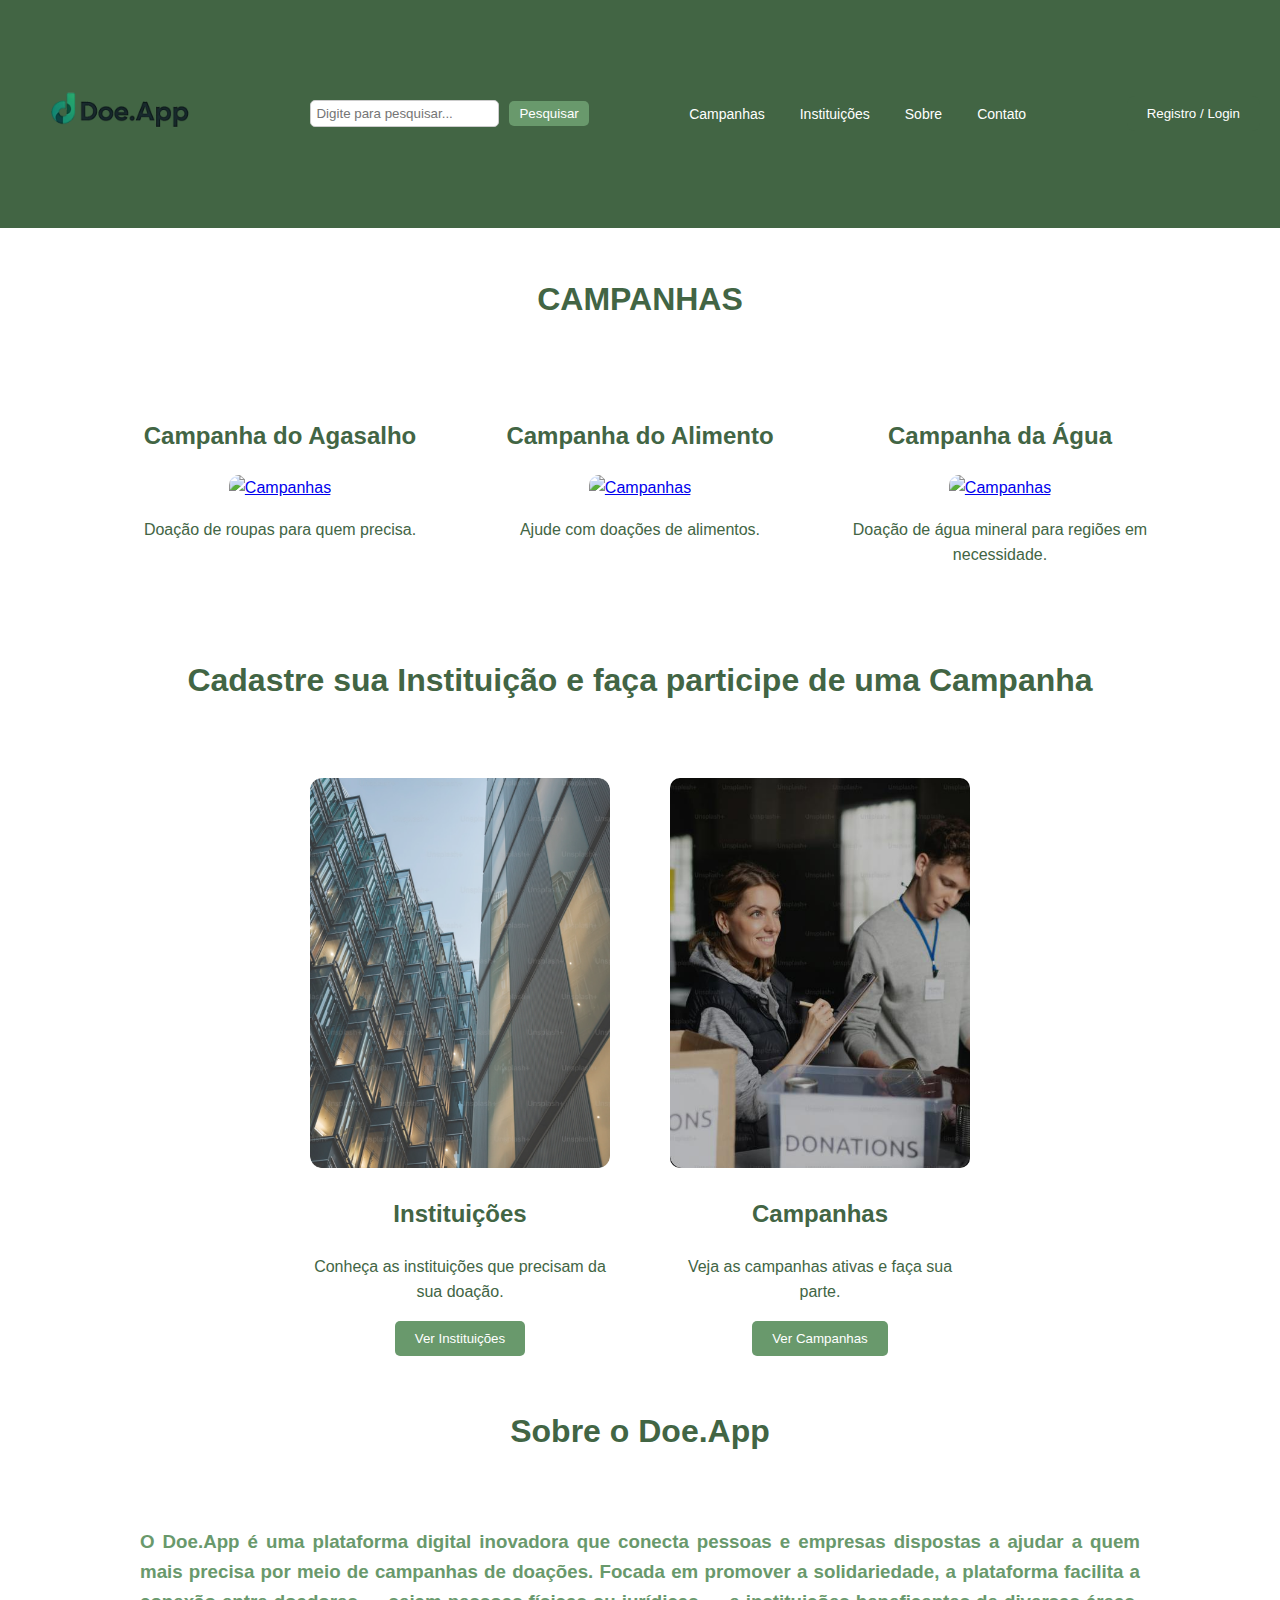
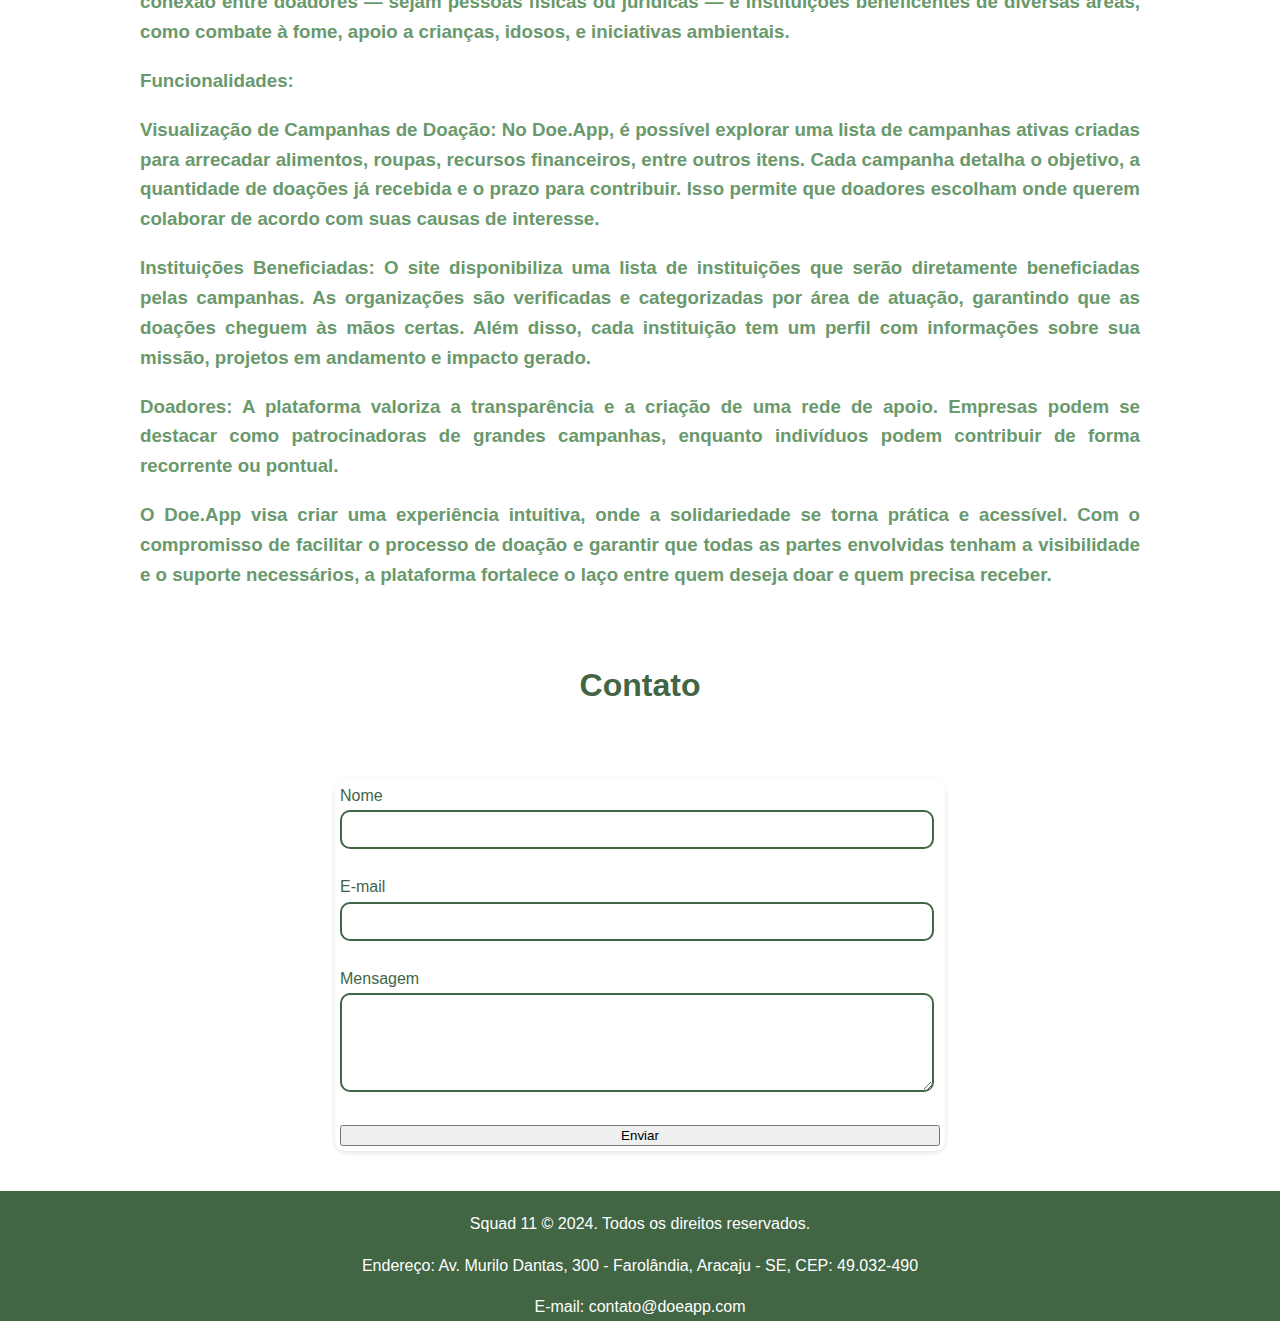
==== commit c205136d: "Atualizações de todo o site e inclusão do Contato" ====
--- a/index.html
+++ b/index.html
@@ -12,14 +12,29 @@
         <div class="logo">
             <img src="Imagens/Logo-Doe.App.png" alt="Logo Doe.App">
         </div>
-        <div class="home">
-            <button class="home">
-                <a class="home" href="login.html">Registro / Login</a>
-            </button>
-        </div>
+        <div class="search-container">
+            <input type="text" id="searchInput" placeholder="Digite para pesquisar..." aria-label="Digite para pesquisar">
+            <button id="searchButton" aria-label="Botão Pesquisar">Pesquisar</button>
+        </div>
+        <div class="container">
+            <button class="menu-toggle" aria-label="Abrir Menu">&#9776;</button>
+            <nav class="nav">
+                <a href="#campanhas" aria-label="Ir para campanhas">Campanhas</a>
+                <a href="#instituicoes" aria-label="Ir para instituições">Instituições</a>
+                <a href="#about" aria-label="Ir para Sobre">Sobre</a>
+                <a href="#contact" aria-label="Ir para Contato">Contato</a>
+            </nav>
+            <a href="#" id="back-to-top" class="top-link" aria-label="Voltar ao topo">&#9650;</a>
+        </div>
+        <button class="home">
+            <a class="home" href="login.html">Registro / Login</a>
+        </button>
     </header>
 
     <!-- Carrossel de Campanhas -->
+    <div id="campanhas" class="title">
+        <h1>CAMPANHAS</h1>
+    </div>
     <section class="carousel">
         <div class="carousel-item">
             <h2>Campanha do Agasalho</h2>
@@ -41,21 +56,10 @@
         </div>
     </section>
 
-    <!-- Seção Sobre -->
-    <section id="sobre" class="about-section">
-        <img src="Imagens/Logo-Doe.App.png" alt="Logo Doe.App">
-        <h3><p>O Doe.App é uma plataforma digital inovadora que conecta pessoas e empresas dispostas a ajudar a quem mais precisa por meio de campanhas de doações. Focada em promover a solidariedade, a plataforma facilita a conexão entre doadores — sejam pessoas físicas ou jurídicas — e instituições beneficentes de diversas áreas, como combate à fome, apoio a crianças, idosos, e iniciativas ambientais.</p>
-          <p>Funcionalidades:</p>
-          <p>Visualização de Campanhas de Doação: No Doe.App, é possível explorar uma lista de campanhas ativas criadas para arrecadar alimentos, roupas, recursos financeiros, entre outros itens. Cada campanha detalha o objetivo, a quantidade de doações já recebida e o prazo para contribuir. Isso permite que doadores escolham onde querem colaborar de acordo com suas causas de interesse.</p>
-          <p>Instituições Beneficiadas: O site disponibiliza uma lista de instituições que serão diretamente beneficiadas pelas campanhas. As organizações são verificadas e categorizadas por área de atuação, garantindo que as doações cheguem às mãos certas. Além disso, cada instituição tem um perfil com informações sobre sua missão, projetos em andamento e impacto gerado.</p> 
-          <p>Doadores: A plataforma valoriza a transparência e a criação de uma rede de apoio. Por isso, também oferece uma lista de doadores dispostos a ajudar, com a opção de cada um decidir se deseja aparecer publicamente ou manter o anonimato. Empresas podem se destacar como patrocinadoras de grandes campanhas, enquanto indivíduos podem contribuir de forma recorrente ou pontual.</p>  
-          <p>O Doe.App visa criar uma experiência intuitiva, onde a solidariedade se torna prática e acessível. Com o compromisso de facilitar o processo de doação e garantir que todas as partes envolvidas tenham a visibilidade e o suporte necessários, a plataforma fortalece o laço entre quem deseja doar e quem precisa receber.</p></h3>
-    </section>
-
-    </section>
-    <div id="about" class="about-section">
-      <img src="Imagens/Logo-Doe.App.png">
+    <div id="instituicoes" class="title">
+        <h1>Cadastre sua Instituição e faça participe de uma Campanha</h1>
     </div>
+
     <!-- Carrossel -->
     <section class="carousel">
       <div class="carousel-item" id="instituicoes">
@@ -72,6 +76,41 @@
       </div>
     </section>
 
+    <!-- Seção Sobre -->
+    <div id="about" class="title">
+        <h1>Sobre o Doe.App</h1>
+    </div>
+    <section id="about" class="about-section">
+        <h3><p>O Doe.App é uma plataforma digital inovadora que conecta pessoas e empresas dispostas a ajudar a quem mais precisa por meio de campanhas de doações. Focada em promover a solidariedade, a plataforma facilita a conexão entre doadores — sejam pessoas físicas ou jurídicas — e instituições beneficentes de diversas áreas, como combate à fome, apoio a crianças, idosos, e iniciativas ambientais.</p>
+        <p>Funcionalidades:</p>
+        <p>Visualização de Campanhas de Doação: No Doe.App, é possível explorar uma lista de campanhas ativas criadas para arrecadar alimentos, roupas, recursos financeiros, entre outros itens. Cada campanha detalha o objetivo, a quantidade de doações já recebida e o prazo para contribuir. Isso permite que doadores escolham onde querem colaborar de acordo com suas causas de interesse.</p>
+        <p>Instituições Beneficiadas: O site disponibiliza uma lista de instituições que serão diretamente beneficiadas pelas campanhas. As organizações são verificadas e categorizadas por área de atuação, garantindo que as doações cheguem às mãos certas. Além disso, cada instituição tem um perfil com informações sobre sua missão, projetos em andamento e impacto gerado.</p> 
+        <p>Doadores: A plataforma valoriza a transparência e a criação de uma rede de apoio. Empresas podem se destacar como patrocinadoras de grandes campanhas, enquanto indivíduos podem contribuir de forma recorrente ou pontual.</p>  
+        <p>O Doe.App visa criar uma experiência intuitiva, onde a solidariedade se torna prática e acessível. Com o compromisso de facilitar o processo de doação e garantir que todas as partes envolvidas tenham a visibilidade e o suporte necessários, a plataforma fortalece o laço entre quem deseja doar e quem precisa receber.</p></h3>
+    </section>
+    
+    <!-- Seção Contato -->
+    <div id="contact" class="title">
+        <h1>Contato</h1>
+    </div>
+    <section id="contact" class="contact-section">
+        <form id="contact-form" class="contact-form">
+            <div class="form-group">
+                <label for="name">Nome</label>
+                <input type="text" id="name" name="name" required>
+            </div>
+            <div class="form-group">
+                <label for="email">E-mail</label>
+                <input type="email" id="email" name="email" required>
+            </div>
+            <div class="form-group">
+                <label for="message">Mensagem</label>
+                <textarea id="message" name="message" rows="5" required></textarea>
+            </div>
+            <button type="submit">Enviar</button>
+        </form>
+    </section>
+    
     <!-- Rodapé -->
     <footer>
         <a href="squad11.html">Squad 11 © 2024. Todos os direitos reservados.</a>
@@ -83,13 +122,42 @@
 
     <!-- Código JavaScript embutido -->
     <script>
+        // Array de exemplo para pesquisa
+        const items = [
+            "Doe agora",
+            "Camapnhas",
+            "Instituições",
+            "Sobre o Doe.App",
+            "Contato",
+        ];
+
+        document.getElementById("searchButton").addEventListener("click", () => {
+            const searchInput = document.getElementById("searchInput").value.toLowerCase();
+            const results = document.getElementById("results");
+
+            // Limpar resultados anteriores
+            results.innerHTML = "";
+
+            // Filtrar os itens com base no valor de entrada
+            const filteredItems = items.filter(item =>
+                item.toLowerCase().includes(searchInput)
+            );
+
+            // Exibir resultados
+            if (filteredItems.length > 0) {
+                filteredItems.forEach(item => {
+                    const li = document.createElement("li");
+                    li.textContent = item;
+                    results.appendChild(li);
+                });
+            } else {
+                results.innerHTML = "<li>Nenhum resultado encontrado</li>";
+            }
+        });
+
         // Funções para navegação
         function abrirInstituicoes() {
             window.location.href = "instituicoes.html";
-        }
-
-        function abrirDoadores() {
-            window.location.href = "doadores.html";
         }
 
         function abrirCampanhas() {
@@ -116,26 +184,6 @@
             });
         }
 
-        // Funções similares para Doadores e Campanhas
-        let doadores = [];
-        document.getElementById('doadorForm')?.addEventListener('submit', function(event) {
-            event.preventDefault();
-            const nomeDoador = document.getElementById('nomeDoador').value;
-            doadores.push(nomeDoador);
-            atualizarListaDoadores();
-            alert('Doador cadastrado com sucesso!');
-        });
-
-        function atualizarListaDoadores() {
-            const lista = document.getElementById('listaDoadores');
-            lista.innerHTML = '';
-            doadores.forEach((doador, index) => {
-                const li = document.createElement('li');
-                li.textContent = `${index + 1}. ${doador}`;
-                lista.appendChild(li);
-            });
-        }
-
         let campanhas = [];
         document.getElementById('campanhaForm')?.addEventListener('submit', function(event) {
             event.preventDefault();
@@ -180,20 +228,97 @@
             }
         }
         
-        // Máscara de CPF e CNPJ
-        document.getElementById('cpf')?.addEventListener('input', function() {
-            let cpf = this.value.replace(/\D/g, '');
-            if (cpf.length > 11) cpf = cpf.slice(0, 11);
-            cpf = cpf.replace(/(\d{3})(\d)/, '$1.$2').replace(/(\d{3})(\d)/, '$1.$2').replace(/(\d{3})(\d{1,2})$/, '$1-$2');
-            this.value = cpf;
-        });
-
-        document.getElementById('cnpj')?.addEventListener('input', function() {
-            let cnpj = this.value.replace(/\D/g, '');
-            if (cnpj.length > 14) cnpj = cnpj.slice(0, 14);
-            cnpj = cnpj.replace(/(\d{2})(\d)/, '$1.$2').replace(/(\d{3})(\d)/, '$1.$2').replace(/(\d{3})(\d)/, '$1/$2').replace(/(\d{4})(\d{1,2})$/, '$1-$2');
-            this.value = cnpj;
-        });
+        document.getElementById("contact-form").addEventListener("submit", function (event) {
+        const name = document.getElementById("name").value.trim();
+        const email = document.getElementById("email").value.trim();
+        const message = document.getElementById("message").value.trim();
+
+        const emailPattern = /^[^\s@]+@[^\s@]+\.[^\s@]+$/;
+        let hasError = false;
+
+        if (name === "") {
+            document.querySelector("#name + .error-message").style.display = "block";
+            hasError = true;
+        } else {
+            document.querySelector("#name + .error-message").style.display = "none";
+        }
+
+        if (!emailPattern.test(email)) {
+            document.querySelector("#email + .error-message").style.display = "block";
+            hasError = true;
+        } else {
+            document.querySelector("#email + .error-message").style.display = "none";
+        }
+
+        if (message === "") {
+            document.querySelector("#message + .error-message").style.display = "block";
+            hasError = true;
+        } else {
+            document.querySelector("#message + .error-message").style.display = "none";
+        }
+
+        if (hasError) {
+            event.preventDefault();
+        }
+        });
+
+        document.querySelector('.menu-toggle').addEventListener('click', function() {
+        document.querySelector('.nav').classList.toggle('active');
+        });
+
+        document.addEventListener("DOMContentLoaded", () => {
+        const backToTop = document.getElementById("back-to-top");
+        let isScrolling;
+
+        // Mostrar o botão de topo após scroll
+        window.addEventListener("scroll", () => {
+            clearTimeout(isScrolling);
+            isScrolling = setTimeout(() => {
+                if (window.scrollY > 100) {
+                    backToTop.style.display = "block";
+                } else {
+                    backToTop.style.display = "none";
+                }
+            }, 200);
+        });
+
+        // Validação em tempo real no formulário
+        document.getElementById("contact-form").addEventListener("submit", (event) => {
+            const name = document.getElementById("name");
+            const email = document.getElementById("email");
+            const message = document.getElementById("message");
+
+            let hasError = false;
+
+            if (!name.value.trim()) {
+                name.nextElementSibling.style.display = "block";
+                hasError = true;
+            } else {
+                name.nextElementSibling.style.display = "none";
+            }
+
+            if (!/^[^\s@]+@[^\s@]+\.[^\s@]+$/.test(email.value.trim())) {
+                email.nextElementSibling.style.display = "block";
+                hasError = true;
+            } else {
+                email.nextElementSibling.style.display = "none";
+            }
+
+            if (!message.value.trim()) {
+                message.nextElementSibling.style.display = "block";
+                hasError = true;
+            } else {
+                message.nextElementSibling.style.display = "none";
+            }
+
+            if (hasError) event.preventDefault();
+        });
+    });
+    
+    document.querySelector('.menu-toggle').addEventListener('click', function() {
+    document.querySelector('.nav').classList.toggle('active');
+    });
+
     </script>
 </body>
 </html>
--- a/styles.css
+++ b/styles.css
@@ -1,88 +1,319 @@
 /* Estilos gerais */
 body {
     font-family: Arial, sans-serif;
-    background-color: #69996c; /* Verde balanceado */
+    line-height: 1.6;
+    color: #333;
     margin: 0;
     padding: 0;
-    color: white;
-}
-
-img {
-    max-width: 100%;
-    height: auto;
 }
 
 /* Cabeçalho */
 header {
     display: flex;
+    flex-wrap: wrap; /* Permite que os elementos quebrem para novas linhas */
     justify-content: space-between;
     align-items: center;
-    height: 50px;
-    padding: 20px;
-    background-color: #426544; /* Cor de fundo para o cabeçalho */
+    background-color: #426544;
+    padding: 10px 20px;
+    top: 0;
+    z-index: 1000;
+    height: auto; /* Permite altura flexível */ 
 }
 
 .logo img {
-    width: 300px;
-}
-
-.login {
+    max-width: 200px;
+    height: auto;
+}
+
+/* Barra de pesquisa */
+.search-container {
+    flex: 0.5; /* Ocupar espaço disponível */
+    display: flex;
+    align-items: center;
+    gap: 10px;
+    max-width: 100%; /* Impede que ultrapasse os limites */
+    margin: 10px 0;
+}
+
+.search-container input {
+    flex: 1;
     padding: 5px;
-    background-color:  #69996c;
+    border: 1px solid #ccc;
+    border-radius: 5px;
+}
+
+.search-container button {
+    padding: 5px 10px;
+    background-color: #69996c;
+    color: white;
     border: none;
     border-radius: 5px;
-    color: white;
-    cursor: pointer;
-}
-
-.home-button {
+    cursor: pointer;
+}
+
+/* Navegação */
+.nav {
+    display: flex;
+    gap: 15px;
+}
+
+.nav a {
+    color: white;
+    text-decoration: none;
+    padding: 5px 10px;
+    font-size: 14px;
+}
+
+.nav a:hover {
+    text-decoration: underline;
+}
+
+/* Botão de login/registro */
+button.home {
+    background-color: #426544;
+    color: white;
+    border: none;
+    padding: 10px 20px;
+    text-align: center;
+    border-radius: 8px;
+    cursor: pointer;
+}
+
+button.home a {
+    color: white;
+    text-decoration: none;
+}
+
+button.home:hover {
     background-color: #69996c;
+}
+
+/* Botão do menu (aparece em telas menores) */
+.menu-toggle {
+    display: none;
+    font-size: 24px;
+    cursor: pointer;
+    background: none;
     border: none;
     color: white;
-    padding: 10px 20px;
-    cursor: pointer;
-    border-radius: 5px;
-}
-
-.home-button a {
-    color: white;
-    text-decoration: none;
-}
-
-.home-button:hover {
-    background-color: #69996c;
+}
+
+/* Estilos responsivos */
+@media (max-width: 768px) {
+    header {
+        flex-direction: column;
+        align-items: stretch;
+    }
+
+    .menu-toggle {
+        display: block; /* Exibe o botão de menu em telas menores */
+        align-self: flex-end;
+    }
+
+    .nav {
+        display: none; /* Esconde o menu inicialmente */
+        flex-direction: column;
+        gap: 10px;
+        background-color: #426544;
+        width: 100%;
+        padding: 10px 0;
+        text-align: center;
+    }
+
+    .nav.active {
+        display: flex; /* Exibe o menu quando ativo */
+    }
+
+    .search-container {
+        width: 100%; /* Garante que a barra de pesquisa ocupe toda a largura */
+    }
+
+    .nav a {
+        padding: 10px 0;
+        font-size: 16px; /* Ajuste para melhor leitura */
+    }
 }
 
 .header-right {
     display: flex;
-    align-items: center;
-}
-
-button.logado, button.logout {
-    display: flex;
-    align-items: center;
-    justify-content: center;
-    background-color: #426544;
-    border: none;
-    border-radius: 5px;
-    color: white;
-    padding: 5px;
-    cursor: pointer;
-}
-
-button.logado img, button.logout img {
-    margin-left: 10px;
+    gap: 10px;
+}
+
+.header-right .social-icons {
     width: 30px;
     height: 30px;
     border-radius: 50%;
-    border: 1px solid #333;
+}
+
+/* Estilo para seções */
+.title {
+    text-align: center;
+    margin: 20px 0;
+}
+
+.carousel {
+    display: flex;
+    flex-wrap: wrap;
+    gap: 20px;
+    justify-content: center;
+    padding: 20px;
+}
+
+.carousel-item {
+    max-width: 300px;
+    text-align: center;
+}
+
+.carousel-item img {
+    max-width: 100%;
+    border-radius: 10px;
+}
+
+.about-section, .contact-section {
+    padding: 20px;
+    margin: 20px auto;
+    max-width: 1200px;
+}
+
+.contact-form {
+    display: flex;
+    flex-direction: column;
+    gap: 15px;
+}
+
+.contact-form input, .contact-form textarea {
+    padding: 10px;
+    border: 1px solid #ccc;
+    border-radius: 5px;
+}
+
+footer {
+    background-color: #426544;
+    color: #fff;
+    text-align: center;
+    padding: 5px;
+    font-size: 12px;
+    height: 90px; /* Define um tamanho fixo */
+}
+
+footer a {
+    color: #fff;
+    text-decoration: none;
+}
+
+/* Botão Voltar ao Topo */
+#back-to-top {
+    position: fixed;
+    bottom: 20px;
+    right: 20px;
+    background-color: #426544;
+    color: #fff;
+    padding: 12px;
+    border-radius: 50%;
+    font-size: 18px;
+    display: none;
+    transition: background-color 0.3s, transform 0.3s;
+}
+
+#back-to-top:hover {
+    background-color: #69996c;
+    transform: scale(1.1);
+}
+
+/* Estilos Responsivos */
+@media (max-width: 768px) {
+    header {
+        flex-direction: column;
+        align-items: flex-start;
+    }
+
+    .menu-toggle {
+        display: block;
+    }
+
+    .nav {
+        display: none;
+        flex-direction: column;
+        gap: 10px;
+        width: 100%;
+    }
+
+    .header-right {
+        display: flex;
+        flex-direction: column;
+        gap: 10px;
+    }
+
+    .carousel {
+        flex-direction: column;
+        align-items: center;
+    }
+
+    .carousel-item {
+        width: 90%;
+    }
+
+    .about-section, .contact-section {
+        padding: 15px;
+    }
+}
+
+@media (max-width: 480px) {
+    .logo img {
+        max-width: 100px;
+    }
+
+    .nav a {
+        font-size: 14px;
+        padding: 5px;
+    }
+
+    .contact-form input, .contact-form textarea {
+        font-size: 14px;
+    }
+
+    footer {
+        font-size: 12px;
+    }
+}
+
+
+button.logon, button.logout, .social-icons {
+    display: flex;
+    align-items: center;
+    justify-content: flex-start;
+    background-color: #426544;
+    border: none;
+    color: white;
+    padding: 15px;
+    cursor: pointer;
+}
+
+button.logon img, button.logout img, .social-icons img {
+    margin-left: 0px;
+    width: 30px;
+    height: 30px;
+    border-radius: 50%;
+    border: 0px solid #333;
+}
+
+.title {
+    color: #426544;
+    padding: 5px;
+    text-align: center;
 }
 
 /* Carrossel */
+.campanhas{
+    color: #426544;
+    padding: 5px;
+    text-align: center;
+}
+
 .carousel {
     display: flex;
     overflow-x: auto;
-    padding: 20px;
+    padding: 5px;
     gap: 20px;
     justify-content: center;
     flex-wrap: wrap;
@@ -90,7 +321,7 @@
 
 .carousel-item {
     background-color: white;
-    color: black;
+    color: #426544;
     border-radius: 10px;
     padding: 20px;
     text-align: center;
@@ -119,8 +350,8 @@
 /* Seção Sobre */
 .about-section {
     text-align: justify;
-    color: white;
-    padding: 20px;
+    color: #69996c;
+    padding: 5px;
     max-width: 1000px;
     margin: 0 auto;
 }
@@ -131,6 +362,48 @@
     margin: 20px auto;
 }
 
+/* Seção Contato */
+.contact-form {
+    max-width: 600px;
+    margin: 0 auto;
+    background-color: white;
+    padding: 5px;
+    box-shadow: 0 2px 5px rgba(0, 0, 0, 0.1);
+    border-radius: 10px;
+}
+
+.form-group {
+    margin-bottom: 10px;
+}
+
+.form-group label {
+    display: block;
+    margin-bottom: 2px;
+    color: #426544;
+}
+
+.form-group input,
+.form-group textarea {
+    width: 95%;
+    padding: 10px;
+    border: 2px solid #426544;
+    border-radius: 10px;
+}
+
+.error-message {
+    display: none;
+    color: red;
+    font-size: 0.85rem;
+    margin-top: 10px;
+}
+
+/* Responsividade da Seção Contato */
+@media (max-width: 768px) {
+    .contact-form {
+        padding: 20px;
+    }
+}
+
 /* Rodapé */
 footer {
     background-color: #426544;
@@ -227,9 +500,7 @@
     }
 }
 
-
 /* Campanhas */ 
-
 .campaign-image-section img {
     max-width: 100%;
     height: auto;
@@ -275,16 +546,9 @@
     cursor: pointer;
 }
 
-.form-section {
-    padding: 20px;
-    margin: 20px;
-    background-color: #f2f2f2;
-    border-radius: 10px;
-}
-
 .perfil-section {
     padding: 20px;
-    background-color: #f2f2f2;
+    background-color: white;
     margin-top: 20px;
     border-radius: 10px;
     text-align: center;
@@ -296,10 +560,10 @@
 }
 
 .perfil-section ul li {
-    background-color: #fff;
+    background-color: white;
     padding: 10px;
     margin: 10px 0;
-    border: 1px solid #ddd;
+    border: 1px solid white;
     border-radius: 5px;
 }
 
@@ -313,11 +577,100 @@
     cursor: pointer;
 }
 
+.form-section {
+    color: #333333;
+    max-width: 500px;
+    margin: 50px auto;
+    background-color: white;
+    padding: 30px;
+    border-radius: 10px;
+    box-shadow: 0 2px 10px rgba(0, 0, 0, 0.1);
+    text-align: center;
+}
+
+/* Aplicar cor ao texto de todo o formulário */
+form {
+    color: #333333; /* Escolha a cor desejada */
+    font-family: Arial, sans-serif; /* Escolha uma fonte se necessário */
+}
+
+/* Se você quiser aplicar especificamente aos rótulos */
+form label {
+    color: #333333; /* Cor dos textos dos labels */
+}
+
+/* Aplicar cor aos textos dentro dos campos de input, textarea, e select */
+form input, form textarea, form select {
+    color: #333333; /* Cor dos textos dentro dos campos de input, textarea e select */
+    font-family: Arial, sans-serif; /* Certificar que a fonte também seja a correta */
+}
+
+/* Estilo para espaçamento entre os rótulos e os campos */
+.form-section label, 
+.form-section input, 
+.form-section textarea, 
+.form-section select {
+    display: block; /* Garante que os rótulos e campos fiquem em blocos separados */
+    margin-bottom: 15px; /* Espaço entre cada campo */
+    width: 100%; /* Faz o input ocupar toda a largura, opcional */
+}
+
+.form-section input, 
+.form-section textarea, 
+.form-section select {
+    padding: 8px; /* Espaçamento interno nos campos */
+    box-sizing: border-box; /* Garante que o padding não quebre o layout */
+}
+
+/* Se quiser um espaço maior entre os rótulos e os campos */
+.form-section label {
+    margin-bottom: 5px; /* Espaço entre o rótulo e o campo de input */
+}
+
+h2 {
+    text-align: center;/* Estilo para o formulário de cadastro */
+    form {
+        color: #333333; /* Exemplo de cor do texto no formulário */
+        font-family: Arial, sans-serif;
+    }
+    
+    /* Estilos específicos para o formulário de instituições */
+    .form-section label, .form-section input, .form-section textarea, .form-section select {
+        color: #333333; /* Mesma cor do formulário de cadastro */
+    }
+    
+    /* Adicionar um fundo ao formulário, se necessário */
+    .form-section {
+        background-color: #69996c; /* Cor de fundo especificada */
+        padding: 20px;
+        border-radius: 10px;
+    }
+    
+    button {
+        background-color: #426544; /* Cor do botão */
+        color: white; /* Cor do texto do botão */
+        padding: 10px 20px;
+        border: none;
+        border-radius: 5px;
+        cursor: pointer;
+    }
+    
+    button:hover {
+        background-color: #3b5a3e; /* Tom mais escuro no hover */
+    }
+    margin-bottom: 20px;
+}
+
+.institution-detail{
+    text-align: center;
+}
+
 /* Estilização para o formulário de doação */
 .form-section form {
     display: flex;
     flex-direction: column;
     gap: 15px;
+    
 }
 
 .form-section label {
@@ -327,20 +680,24 @@
 .form-section input[type="text"], 
 .form-section input[type="number"], 
 .form-section input[type="date"],
+.form-section input[type="email"],
+.form-section input[type="telefone"],
 .form-section select, 
 .form-section textarea {
+    width: 100%;
     padding: 10px;
-    border: 1px solid #ddd;
+    border: 1px solid #ccc;
     border-radius: 5px;
+    text-align: center; /* Centraliza o texto dentro do input */
+}
+
+.form-section button {
     width: 100%;
-}
-
-.form-section button {
-    padding: 10px 20px;
-    background-color: #6699cc;
+    padding: 15px;
+    background-color: #426544;
     color: white;
     border: none;
-    border-radius: 5px;
+    border-radius: 10px;
     cursor: pointer;
 }
 
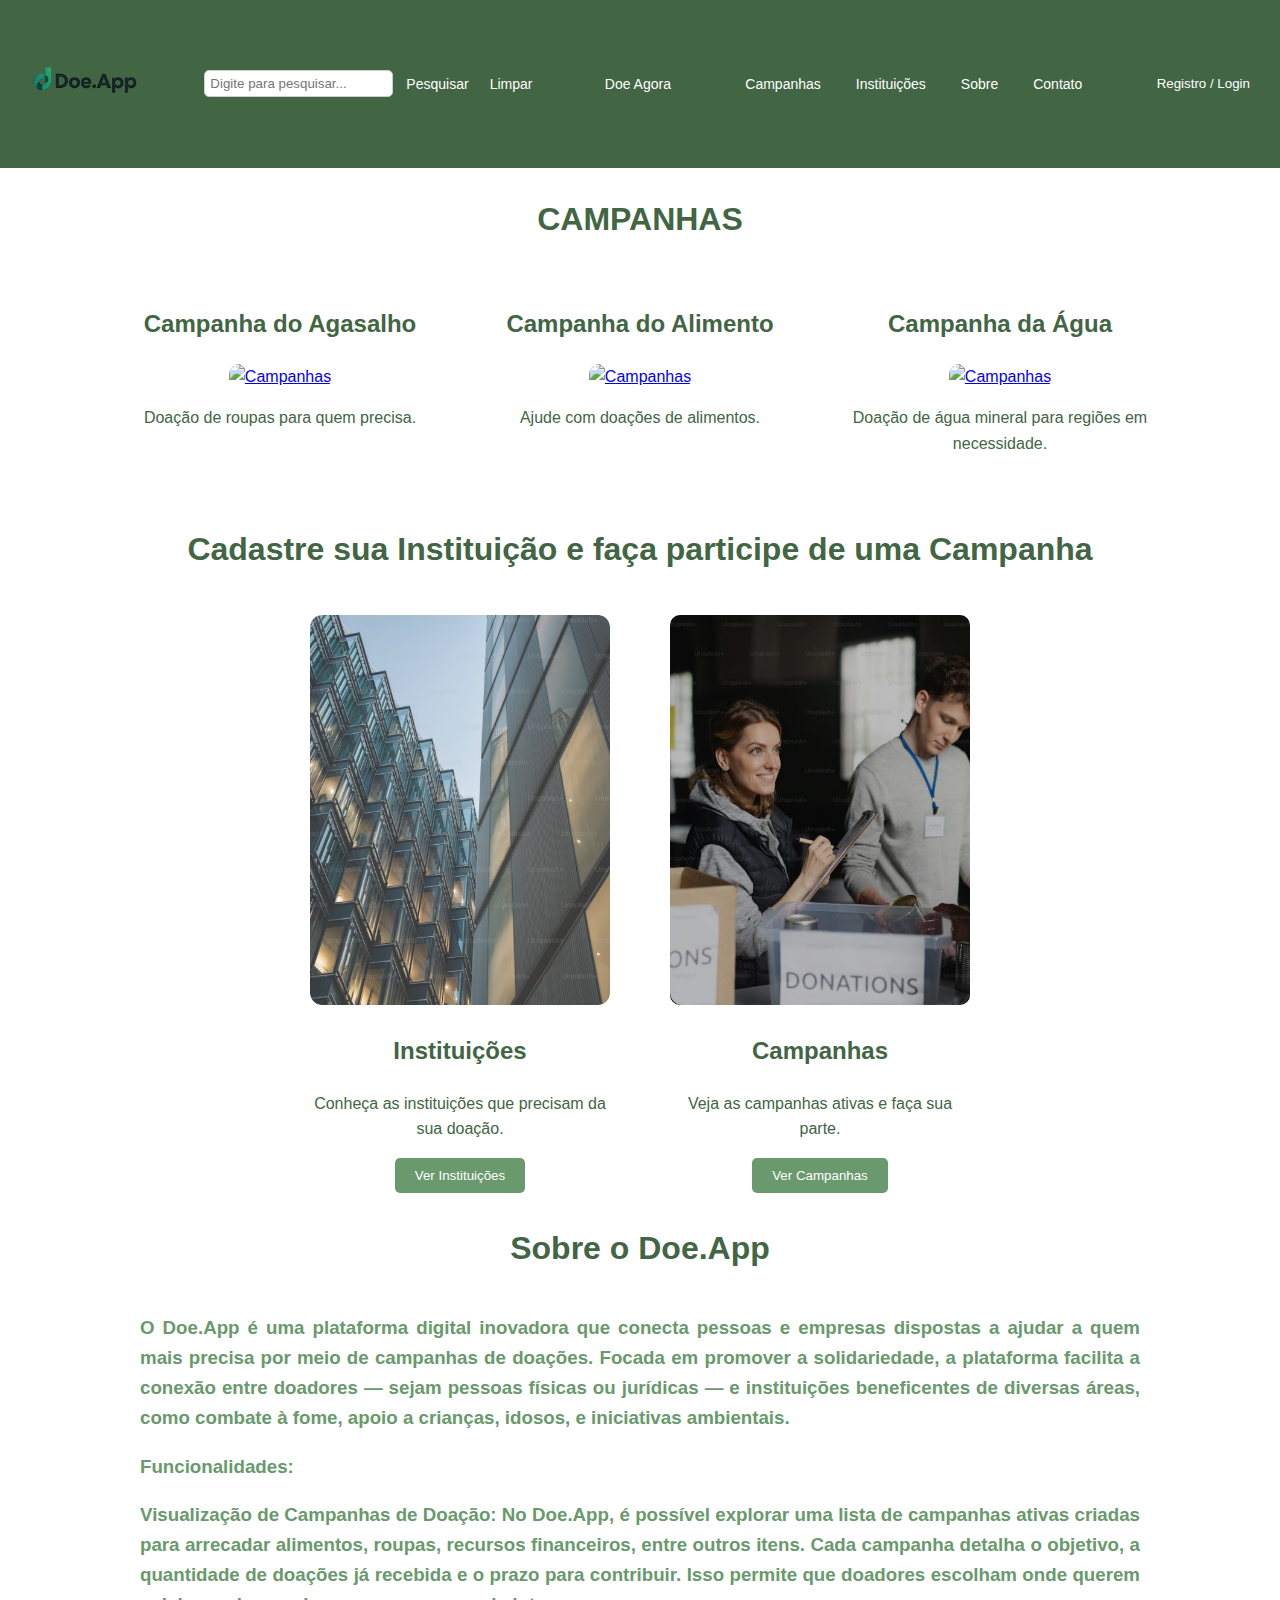
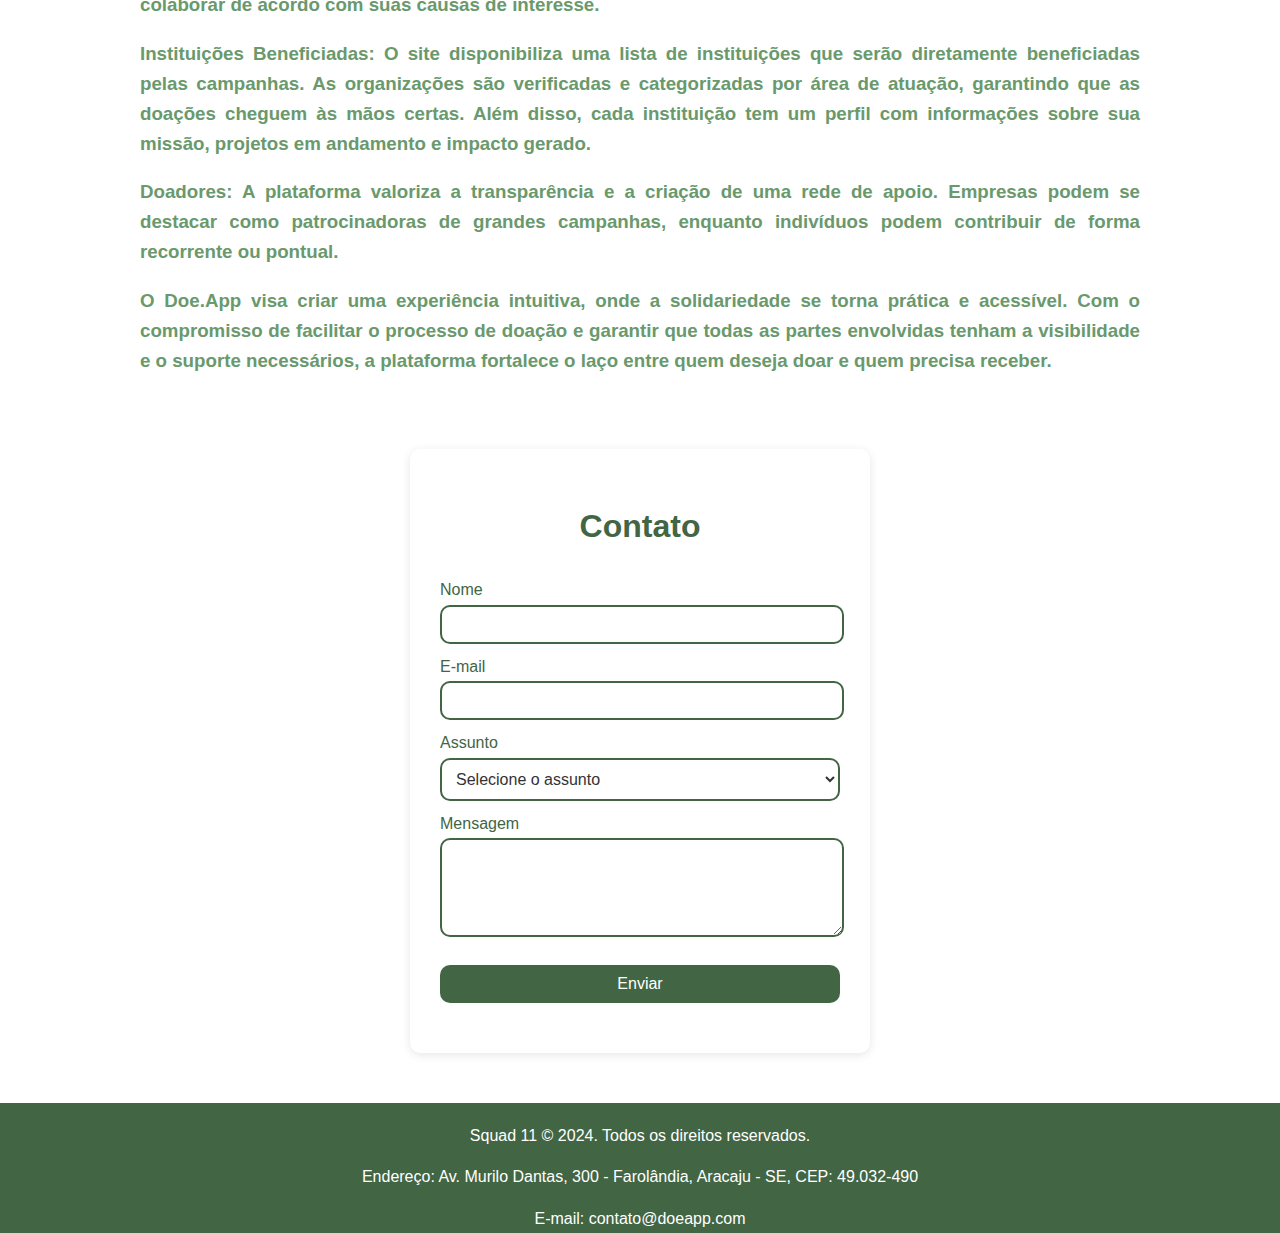
==== commit 6327af4b: "Atualizações do site" ====
--- a/index.html
+++ b/index.html
@@ -15,6 +15,10 @@
         <div class="search-container">
             <input type="text" id="searchInput" placeholder="Digite para pesquisar..." aria-label="Digite para pesquisar">
             <button id="searchButton" aria-label="Botão Pesquisar">Pesquisar</button>
+            <button id="clearButton" aria-label="Botão Limpar">Limpar</button>
+        </div>
+        <div class="header-right">
+            <button class="doe-agora" onclick="doarAgora()" aria-label="Doe Agora">Doe Agora</button>
         </div>
         <div class="container">
             <button class="menu-toggle" aria-label="Abrir Menu">&#9776;</button>
@@ -88,29 +92,41 @@
         <p>Doadores: A plataforma valoriza a transparência e a criação de uma rede de apoio. Empresas podem se destacar como patrocinadoras de grandes campanhas, enquanto indivíduos podem contribuir de forma recorrente ou pontual.</p>  
         <p>O Doe.App visa criar uma experiência intuitiva, onde a solidariedade se torna prática e acessível. Com o compromisso de facilitar o processo de doação e garantir que todas as partes envolvidas tenham a visibilidade e o suporte necessários, a plataforma fortalece o laço entre quem deseja doar e quem precisa receber.</p></h3>
     </section>
-    
-    <!-- Seção Contato -->
-    <div id="contact" class="title">
-        <h1>Contato</h1>
-    </div>
-    <section id="contact" class="contact-section">
-        <form id="contact-form" class="contact-form">
-            <div class="form-group">
-                <label for="name">Nome</label>
-                <input type="text" id="name" name="name" required>
-            </div>
-            <div class="form-group">
-                <label for="email">E-mail</label>
-                <input type="email" id="email" name="email" required>
-            </div>
-            <div class="form-group">
-                <label for="message">Mensagem</label>
-                <textarea id="message" name="message" rows="5" required></textarea>
-            </div>
-            <button type="submit">Enviar</button>
-        </form>
-    </section>
-    
+
+<!-- Seção Contato -->
+<div id="contact" class="contact-form">
+    <h1>Contato</h1>
+    <form id="contact-form">
+        <div class="form-group">
+            <label for="name">Nome</label>
+            <input type="text" id="name" name="name" required>
+        </div>
+        <div class="form-group">
+            <label for="email">E-mail</label>
+            <input type="email" id="email" name="email" required>
+        </div>
+        <div class="form-group">
+            <label for="subject">Assunto</label>
+            <select id="subject" name="subject" required>
+                <option value="" disabled selected>Selecione o assunto</option>
+                <option value="login">Login</option>
+                <option value="senha">Senha</option>
+                <option value="doacao">Como Doar</option>
+                <option value="cadastro">Como cadastrar sua Instituição</option>
+                <option value="campanha">Como cadastrar sua campanha</option>
+                <option value="duvidas">Dúvidas</option>
+                <option value="elogios">Elogios</option>
+                <option value="sugestoes">Sugestões</option>
+            </select>
+        </div>
+        <div class="form-group">
+            <label for="message">Mensagem</label>
+            <textarea id="message" name="message" rows="5" required></textarea>
+        </div>
+        <button type="submit">Enviar</button>
+    </form>
+</div>
+
     <!-- Rodapé -->
     <footer>
         <a href="squad11.html">Squad 11 © 2024. Todos os direitos reservados.</a>
@@ -319,6 +335,61 @@
     document.querySelector('.nav').classList.toggle('active');
     });
 
+
+    /* Acões do Botão Pesquisar e Limpar */
+    let originalHTML = {};
+
+    // Armazena o HTML original de todos os elementos no início
+    function storeOriginalContent() {
+        originalHTML = {};
+        const allElements = document.querySelectorAll("body *");
+        allElements.forEach((element, index) => {
+            if (element.childNodes.length > 0 && element.nodeName !== "SCRIPT" && element.nodeName !== "STYLE") {
+                originalHTML[index] = element.innerHTML;
+            }
+        });
+    }
+
+    // Restaura o HTML original para todos os elementos
+    function restoreOriginalContent() {
+        const allElements = document.querySelectorAll("body *");
+        allElements.forEach((element, index) => {
+            if (originalHTML[index]) {
+                element.innerHTML = originalHTML[index];
+            }
+        });
+    }
+
+    // Realça o texto em todo o site
+    function highlightText(searchTerm) {
+        restoreOriginalContent(); // Limpa realces anteriores
+        const allElements = document.querySelectorAll("body *");
+        allElements.forEach((element) => {
+            if (element.childNodes.length > 0 && element.nodeName !== "SCRIPT" && element.nodeName !== "STYLE") {
+                element.innerHTML = element.innerHTML.replace(
+                    new RegExp(`(${searchTerm})`, "gi"),
+                    `<span class="highlight">$1</span>`
+                );
+            }
+        });
+    }
+
+    // Evento de pesquisa
+    document.getElementById("searchButton").addEventListener("click", () => {
+        const searchInput = document.getElementById("searchInput").value.trim();
+        if (searchInput) {
+            highlightText(searchInput);
+        }
+    });
+
+    // Evento de limpar
+    document.getElementById("clearButton").addEventListener("click", () => {
+        restoreOriginalContent();
+        document.getElementById("searchInput").value = ""; // Limpa o campo de pesquisa
+    });
+
+    // Inicializa o armazenamento do conteúdo original ao carregar a página
+    document.addEventListener("DOMContentLoaded", storeOriginalContent);
     </script>
 </body>
 </html>
--- a/styles.css
+++ b/styles.css
@@ -10,29 +10,28 @@
 /* Cabeçalho */
 header {
     display: flex;
-    flex-wrap: wrap; /* Permite que os elementos quebrem para novas linhas */
+    flex-wrap: wrap;
     justify-content: space-between;
     align-items: center;
     background-color: #426544;
-    padding: 10px 20px;
+    padding: 5px 10px; /* Diminuir o preenchimento para reduzir o tamanho */
     top: 0;
     z-index: 1000;
-    height: auto; /* Permite altura flexível */ 
-}
-
+}
+
+/* Logo */
 .logo img {
-    max-width: 200px;
+    max-width: 150px; /* Reduz o tamanho máximo da logo */
     height: auto;
 }
 
 /* Barra de pesquisa */
 .search-container {
-    flex: 0.5; /* Ocupar espaço disponível */
+    flex: 0.5;
     display: flex;
     align-items: center;
-    gap: 10px;
-    max-width: 100%; /* Impede que ultrapasse os limites */
-    margin: 10px 0;
+    gap: 5px; /* Reduzir o espaçamento entre os elementos */
+    margin: 5px 0;
 }
 
 .search-container input {
@@ -43,95 +42,186 @@
 }
 
 .search-container button {
-    padding: 5px 10px;
+    padding: 5px 8px;
+    background-color: #426544;
+    color: white;
+    border: none;
+    border-radius: 5px;
+    cursor: pointer;
+    font-size: 14px; /* Diminuir a fonte */
+}
+
+.search-container button:hover {
     background-color: #69996c;
-    color: white;
-    border: none;
-    border-radius: 5px;
-    cursor: pointer;
+}
+
+.highlight {
+    background-color: yellow;
+    color: black;
+    font-weight: bold;
 }
 
 /* Navegação */
+/* Esconde o menu por padrão em dispositivos pequenos */
 .nav {
     display: flex;
+    flex-direction: column; /* Deixa os itens em coluna */
+    background-color: #426544; /* Cor de fundo opcional */
+    position: absolute;
+    top: 50px; /* Ajuste conforme o layout */
+    right: 0;
     gap: 15px;
-}
-
+    z-index: 1000; /* Certifique-se de que está sobre os outros elementos */
+}
+
+/* Exibe o menu quando a classe 'active' é adicionada */
+.nav.active {
+    display: flex;
+}
+
+/* Estilo opcional para os links dentro do menu */
 .nav a {
     color: white;
     text-decoration: none;
     padding: 5px 10px;
-    font-size: 14px;
+    font-size: 14px; /* Reduzir o tamanho da fonte */
 }
 
 .nav a:hover {
     text-decoration: underline;
-}
-
-/* Botão de login/registro */
-button.home {
-    background-color: #426544;
-    color: white;
-    border: none;
-    padding: 10px 20px;
-    text-align: center;
-    border-radius: 8px;
-    cursor: pointer;
-}
-
-button.home a {
-    color: white;
-    text-decoration: none;
-}
-
-button.home:hover {
+    text-decoration-thickness: 2px;
+}
+
+/* Ajusta o menu na visualização desktop */
+@media (min-width: 768px) {
+    .nav {
+        display: flex; /* Sempre visível em telas maiores */
+        position: static; /* Retorna ao fluxo normal */
+        flex-direction: row; /* Links em linha */
+    }
+}
+
+/* Estilos responsivos */
+@media (max-width: 768px) {
+    header {
+        flex-direction: column;
+        align-items: stretch;
+    }
+
+    .menu-toggle {
+        display: block; /* Exibe o botão de menu em telas menores */
+    }
+
+    .nav {
+        display: none; /* Esconde o menu inicialmente */
+        flex-direction: column;
+        gap: 10px;
+        width: 100%;
+        padding: 10px 0;
+        text-align: center;
+    }
+
+    .nav.active {
+        display: flex; /* Exibe o menu quando ativo */
+    }
+
+    .search-container {
+        width: 100%; /* Garante que a barra de pesquisa ocupe toda a largura */
+        margin: 5px 0; /* Reduz margem vertical */
+    }
+
+    .nav a {
+        padding: 10px 0;
+        font-size: 12px; /* Ajuste para melhor leitura */
+    }
+}
+
+/* Botão "Doe Agora" */
+.doe-agora {
+    background-color: #426544;
+    color: white;
+    border: none;
+    border-radius: 10px;
+    padding: 10px 20px; /* Diminuir o preenchimento */
+    font-size: 14px; /* Diminuir a fonte */
+    cursor: pointer;
+    transition: background-color 0.3s ease;
+}
+
+.doe-agora:hover {
     background-color: #69996c;
 }
 
 /* Botão do menu (aparece em telas menores) */
 .menu-toggle {
     display: none;
-    font-size: 24px;
+    font-size: 20px;
     cursor: pointer;
     background: none;
     border: none;
     color: white;
 }
 
-/* Estilos responsivos */
-@media (max-width: 768px) {
-    header {
-        flex-direction: column;
-        align-items: stretch;
-    }
-
-    .menu-toggle {
-        display: block; /* Exibe o botão de menu em telas menores */
-        align-self: flex-end;
-    }
-
-    .nav {
-        display: none; /* Esconde o menu inicialmente */
-        flex-direction: column;
-        gap: 10px;
-        background-color: #426544;
-        width: 100%;
-        padding: 10px 0;
-        text-align: center;
-    }
-
-    .nav.active {
-        display: flex; /* Exibe o menu quando ativo */
-    }
-
-    .search-container {
-        width: 100%; /* Garante que a barra de pesquisa ocupe toda a largura */
-    }
-
-    .nav a {
-        padding: 10px 0;
-        font-size: 16px; /* Ajuste para melhor leitura */
-    }
+h1 {
+    color: #426544;
+    text-align: center;
+    margin-bottom: 10px;
+}
+
+/* Botão centralizado e estilizado */
+.contact-form button {
+    width: 100%;
+    padding: 10px;
+    font-size: 1rem;
+    color: white;
+    background-color: #426544;
+    border: none;
+    border-radius: 10px;
+    cursor: pointer;
+    transition: background-color 0.3s ease;
+    text-align: center;
+}
+
+/* Hover para o botão */
+.contact-form button:hover {
+    background-color: #69996c;
+}
+
+/* Centralização */
+.contact-form button {
+    display: block;
+    margin: 20px auto;
+}
+
+/* Estilo para o select */
+.contact-form select {
+    width: 100%;
+    padding: 10px;
+    border: 2px solid #426544;
+    border-radius: 10px;
+    background-color: #fff;
+    color: #333;
+    font-size: 1rem;
+}
+
+/* Botão de login/registro */
+button.home {
+    background-color: #426544;
+    color: white;
+    border: none;
+    padding: 10px 20px;
+    text-align: center;
+    border-radius: 8px;
+    cursor: pointer;
+}
+
+button.home a {
+    color: white;
+    text-decoration: none;
+}
+
+button.home:hover {
+    background-color: #69996c;
 }
 
 .header-right {
@@ -145,23 +235,24 @@
     border-radius: 50%;
 }
 
-/* Estilo para seções */
-.title {
-    text-align: center;
-    margin: 20px 0;
-}
+
+/* Até aqui está OK */
 
 .carousel {
     display: flex;
-    flex-wrap: wrap;
+    flex-wrap: nowrap;
     gap: 20px;
     justify-content: center;
     padding: 20px;
+    overflow-x: auto;
+    overflow-y: hidden;
+    max-height: 600px;
 }
 
 .carousel-item {
     max-width: 300px;
     text-align: center;
+    flex: 0 0 auto;
 }
 
 .carousel-item img {
@@ -222,11 +313,6 @@
 
 /* Estilos Responsivos */
 @media (max-width: 768px) {
-    header {
-        flex-direction: column;
-        align-items: flex-start;
-    }
-
     .menu-toggle {
         display: block;
     }
@@ -277,7 +363,6 @@
     }
 }
 
-
 button.logon, button.logout, .social-icons {
     display: flex;
     align-items: center;
@@ -287,14 +372,6 @@
     color: white;
     padding: 15px;
     cursor: pointer;
-}
-
-button.logon img, button.logout img, .social-icons img {
-    margin-left: 0px;
-    width: 30px;
-    height: 30px;
-    border-radius: 50%;
-    border: 0px solid #333;
 }
 
 .title {
@@ -364,12 +441,12 @@
 
 /* Seção Contato */
 .contact-form {
-    max-width: 600px;
-    margin: 0 auto;
-    background-color: white;
-    padding: 5px;
-    box-shadow: 0 2px 5px rgba(0, 0, 0, 0.1);
-    border-radius: 10px;
+    max-width: 400px;
+    margin: 50px auto;
+    background-color: #fff;
+    padding: 30px;
+    border-radius: 10px;
+    box-shadow: 0 2px 10px rgba(0, 0, 0, 0.1);
 }
 
 .form-group {
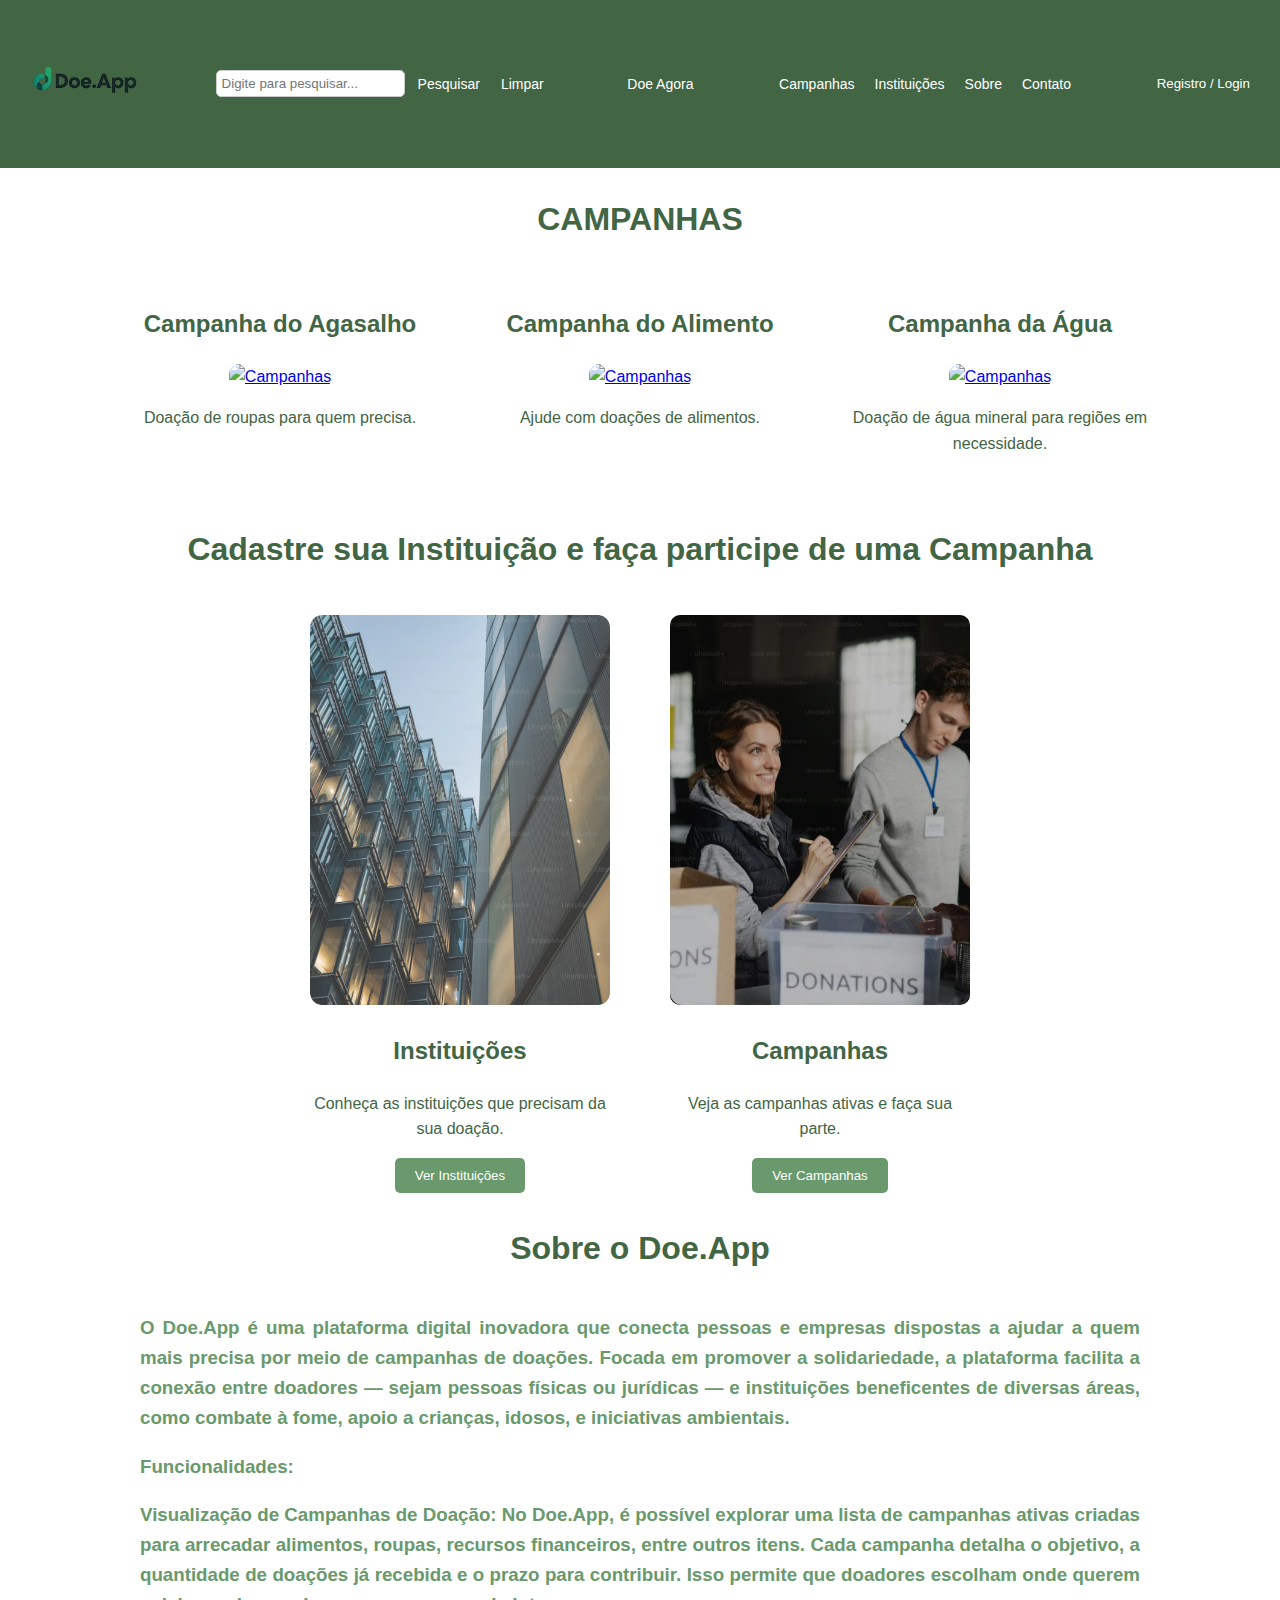
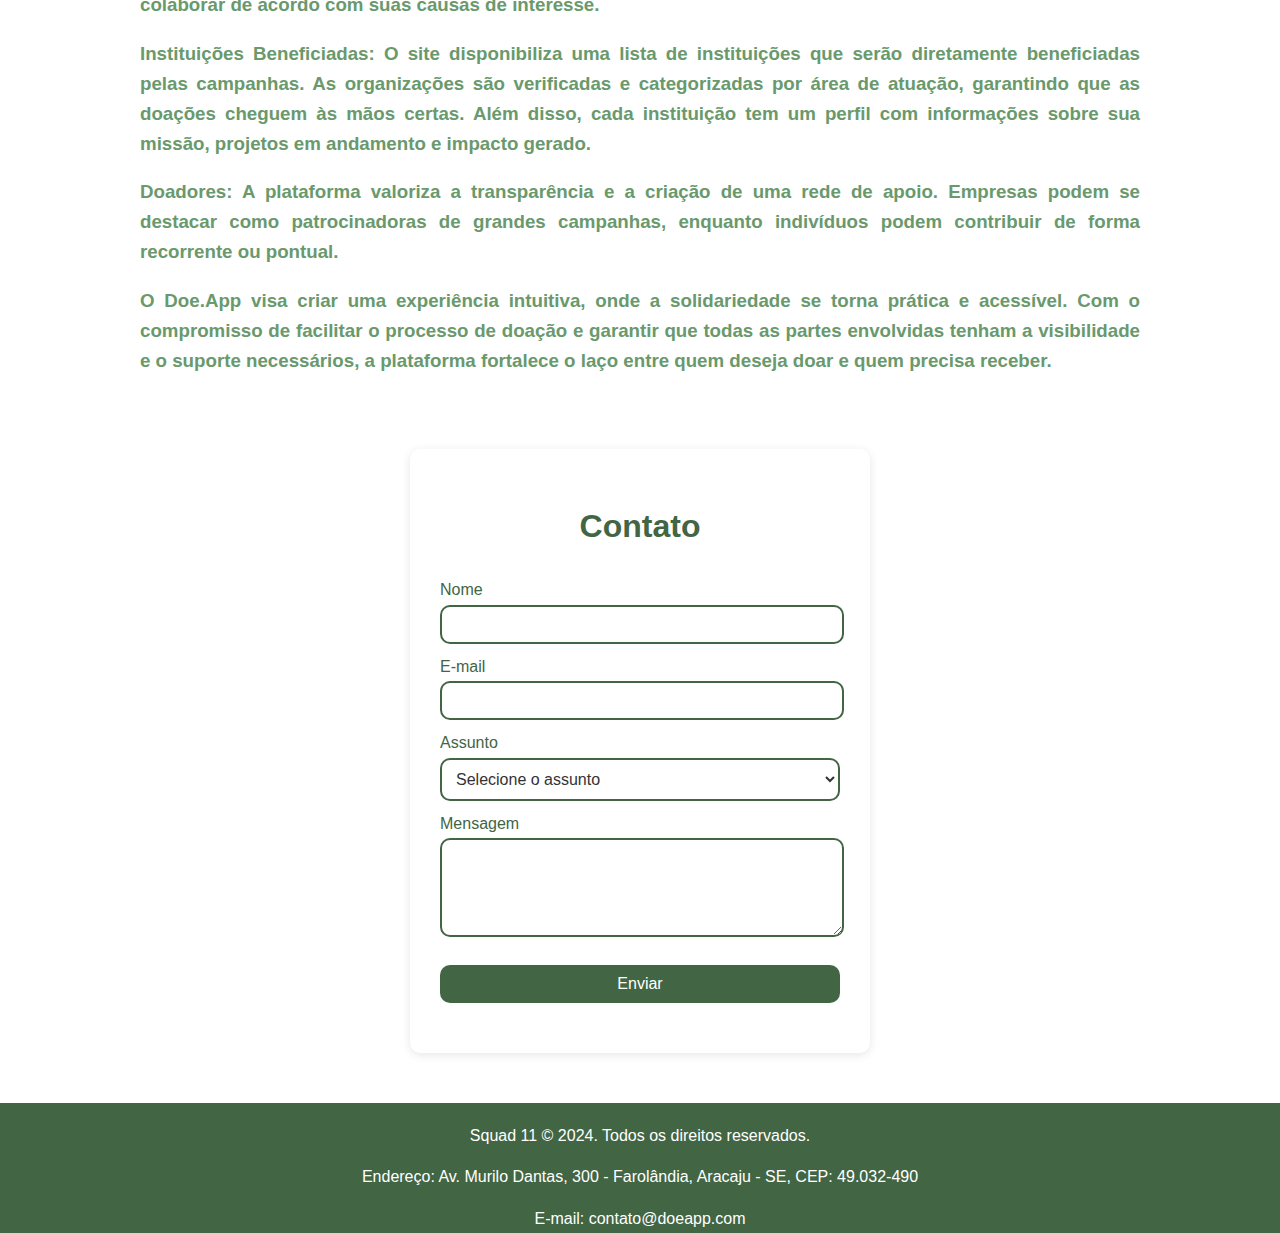
==== commit 22470375: "Atualização do Menu Hamburger" ====
--- a/index.html
+++ b/index.html
@@ -22,12 +22,12 @@
         </div>
         <div class="container">
             <button class="menu-toggle" aria-label="Abrir Menu">&#9776;</button>
-            <nav class="nav">
-                <a href="#campanhas" aria-label="Ir para campanhas">Campanhas</a>
-                <a href="#instituicoes" aria-label="Ir para instituições">Instituições</a>
-                <a href="#about" aria-label="Ir para Sobre">Sobre</a>
-                <a href="#contact" aria-label="Ir para Contato">Contato</a>
-            </nav>
+                <nav class="nav">
+                    <a href="#campanhas" aria-label="Ir para campanhas">Campanhas</a>
+                    <a href="#instituicoes" aria-label="Ir para instituições">Instituições</a>
+                    <a href="#about" aria-label="Ir para Sobre">Sobre</a>
+                    <a href="#contact" aria-label="Ir para Contato">Contato</a>
+                </nav>
             <a href="#" id="back-to-top" class="top-link" aria-label="Voltar ao topo">&#9650;</a>
         </div>
         <button class="home">
@@ -138,14 +138,14 @@
 
     <!-- Código JavaScript embutido -->
     <script>
-        // Array de exemplo para pesquisa
-        const items = [
-            "Doe agora",
-            "Camapnhas",
-            "Instituições",
-            "Sobre o Doe.App",
-            "Contato",
-        ];
+        document.addEventListener('DOMContentLoaded', () => {
+            const menuToggle = document.querySelector('.menu-toggle');
+            const navMenu = document.querySelector('.nav');
+
+            menuToggle.addEventListener('click', () => {
+                navMenu.classList.toggle('active'); // Adiciona ou remove a classe active
+            });
+        });
 
         document.getElementById("searchButton").addEventListener("click", () => {
             const searchInput = document.getElementById("searchInput").value.toLowerCase();
--- a/styles.css
+++ b/styles.css
@@ -64,14 +64,16 @@
 /* Navegação */
 /* Esconde o menu por padrão em dispositivos pequenos */
 .nav {
-    display: flex;
-    flex-direction: column; /* Deixa os itens em coluna */
-    background-color: #426544; /* Cor de fundo opcional */
-    position: absolute;
-    top: 50px; /* Ajuste conforme o layout */
-    right: 0;
-    gap: 15px;
-    z-index: 1000; /* Certifique-se de que está sobre os outros elementos */
+    display: none;
+    flex-direction: column;
+    align-items: center;
+    justify-content: center;
+    top: 0;
+    left: 0;
+    width: 100%;
+    height: 100%;
+    background-color: #426544; 
+    transition: all 0.3s ease-in-out;
 }
 
 /* Exibe o menu quando a classe 'active' é adicionada */
@@ -90,6 +92,17 @@
 .nav a:hover {
     text-decoration: underline;
     text-decoration-thickness: 2px;
+}
+
+/* Botão do menu (aparece em telas menores) */
+.menu-toggle {
+    font-size: 2rem;
+    display: none;
+    font-size: 20px;
+    cursor: pointer;
+    background: none;
+    border: none;
+    color: white;
 }
 
 /* Ajusta o menu na visualização desktop */
@@ -150,16 +163,6 @@
 
 .doe-agora:hover {
     background-color: #69996c;
-}
-
-/* Botão do menu (aparece em telas menores) */
-.menu-toggle {
-    display: none;
-    font-size: 20px;
-    cursor: pointer;
-    background: none;
-    border: none;
-    color: white;
 }
 
 h1 {
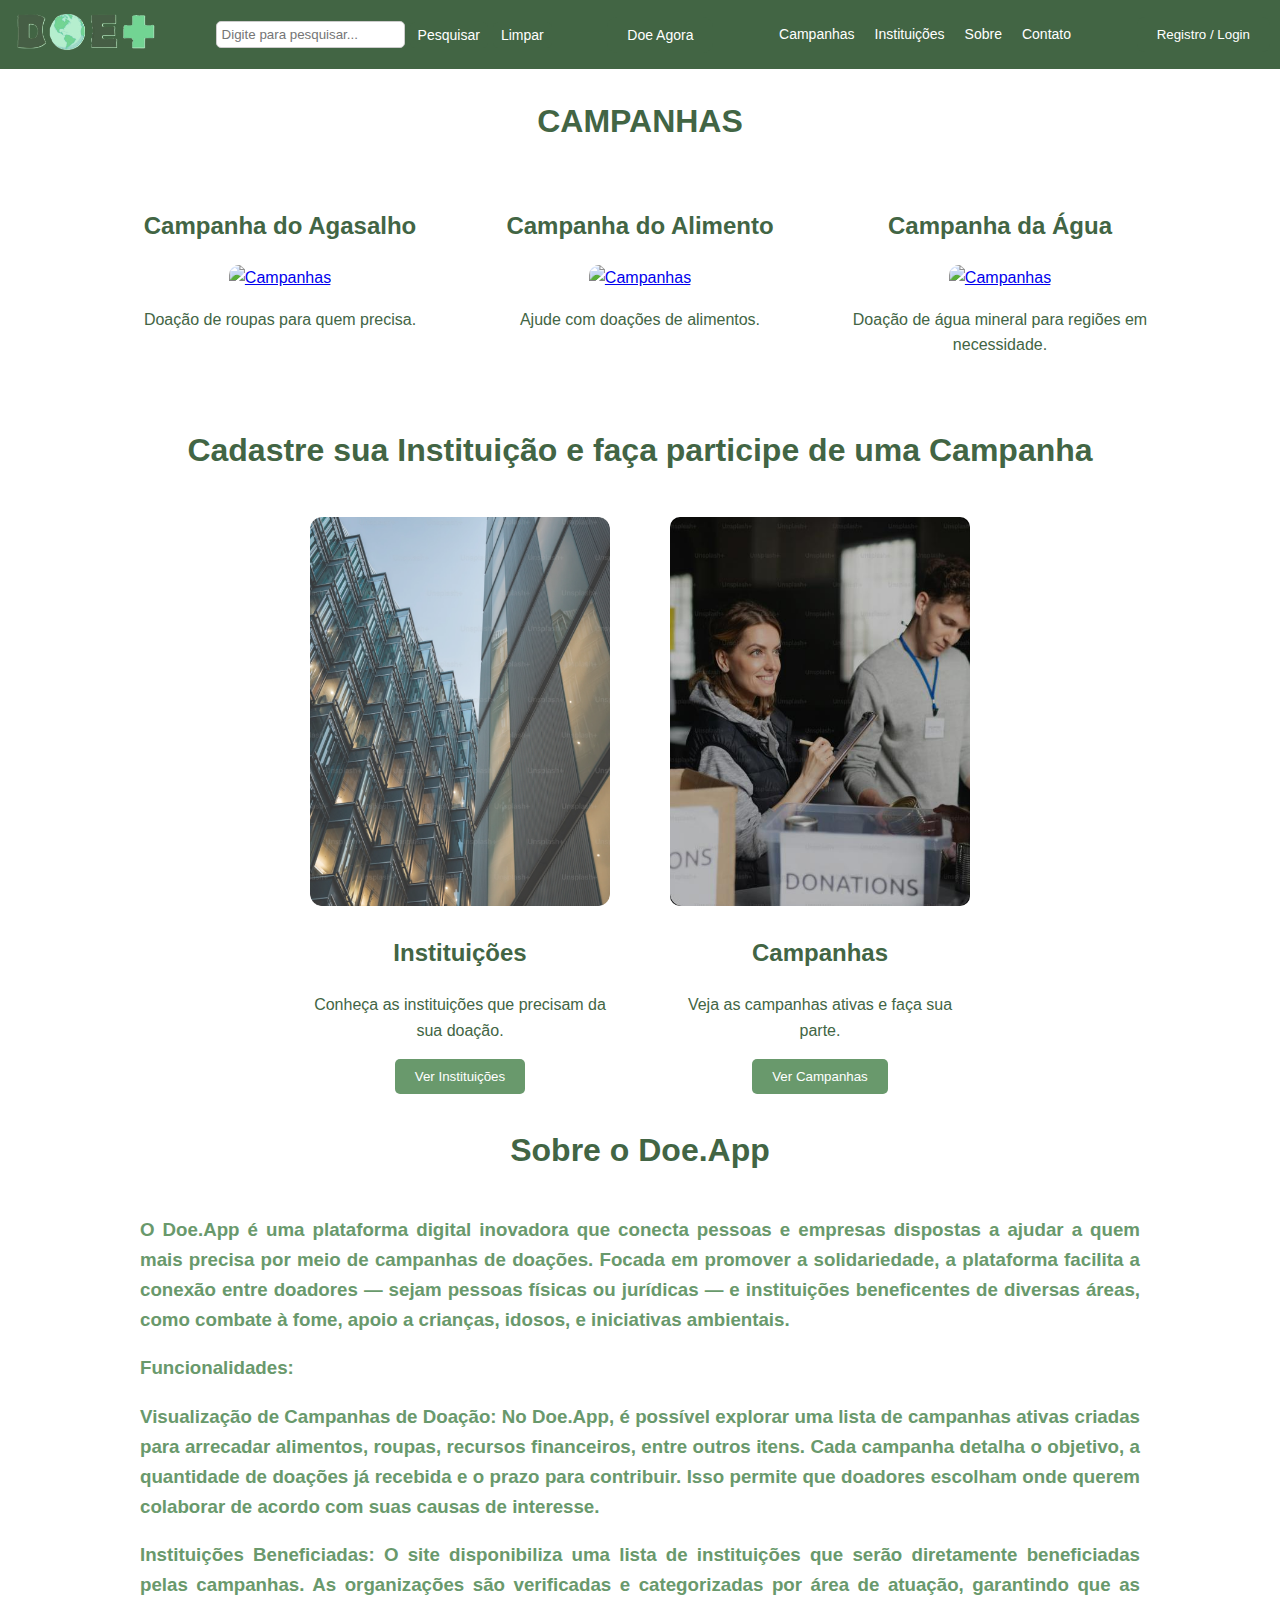
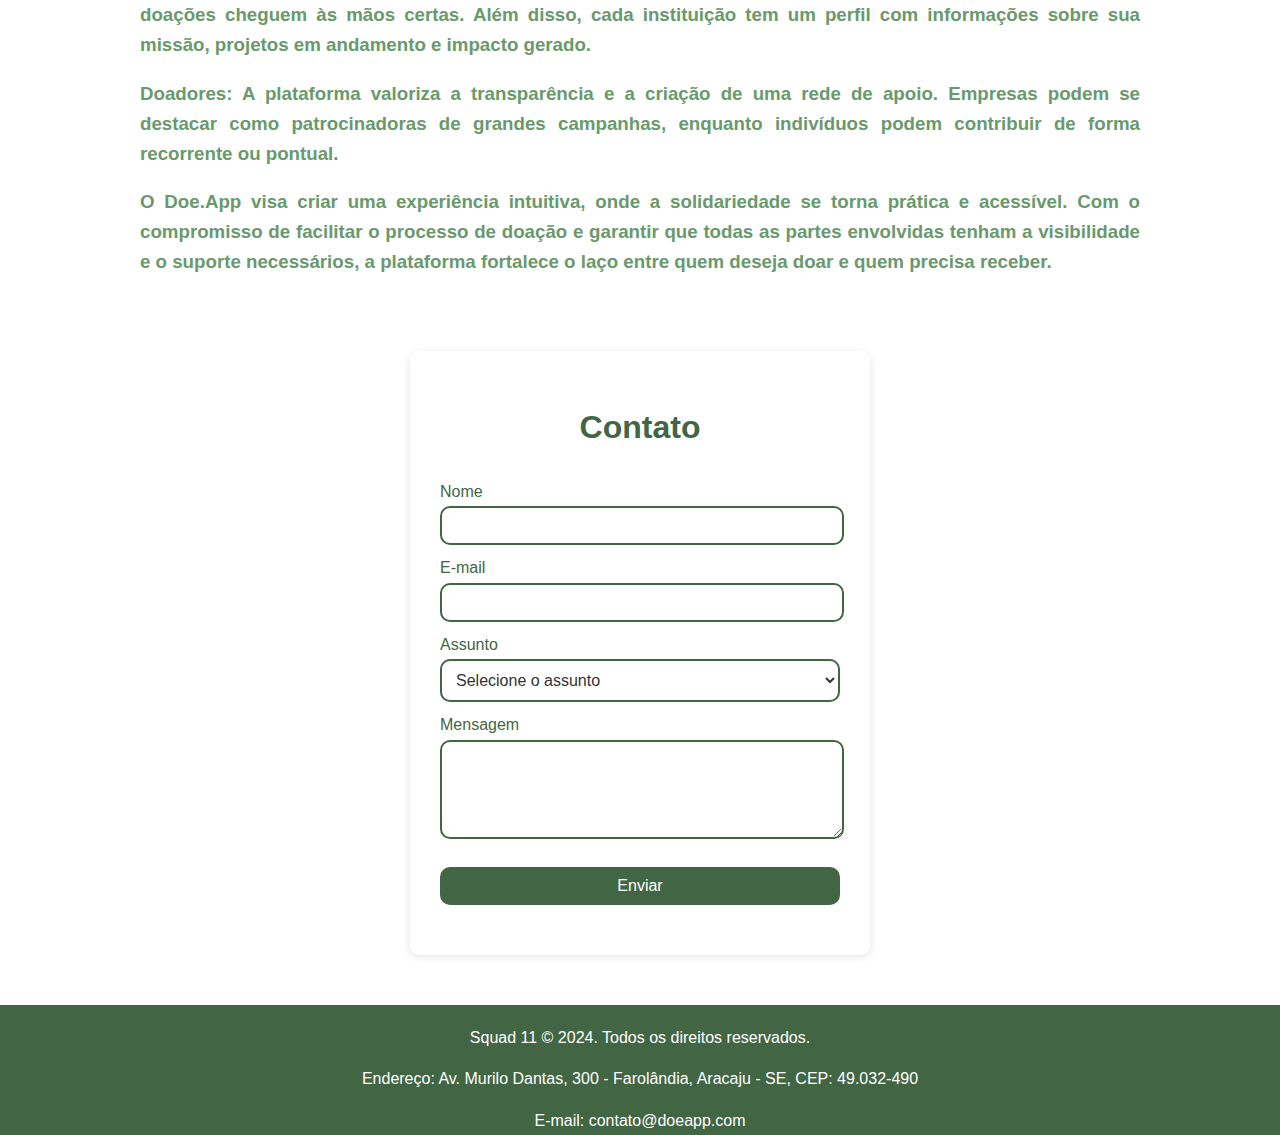
==== commit d9467e7f: "Atualização da Logo" ====
--- a/index.html
+++ b/index.html
@@ -10,7 +10,7 @@
     <!-- Cabeçalho -->
     <header>
         <div class="logo">
-            <img src="Imagens/Logo-Doe.App.png" alt="Logo Doe.App">
+            <img src="Imagens/Logo Doe + 3.png" alt="Logo Doe+">
         </div>
         <div class="search-container">
             <input type="text" id="searchInput" placeholder="Digite para pesquisar..." aria-label="Digite para pesquisar">
